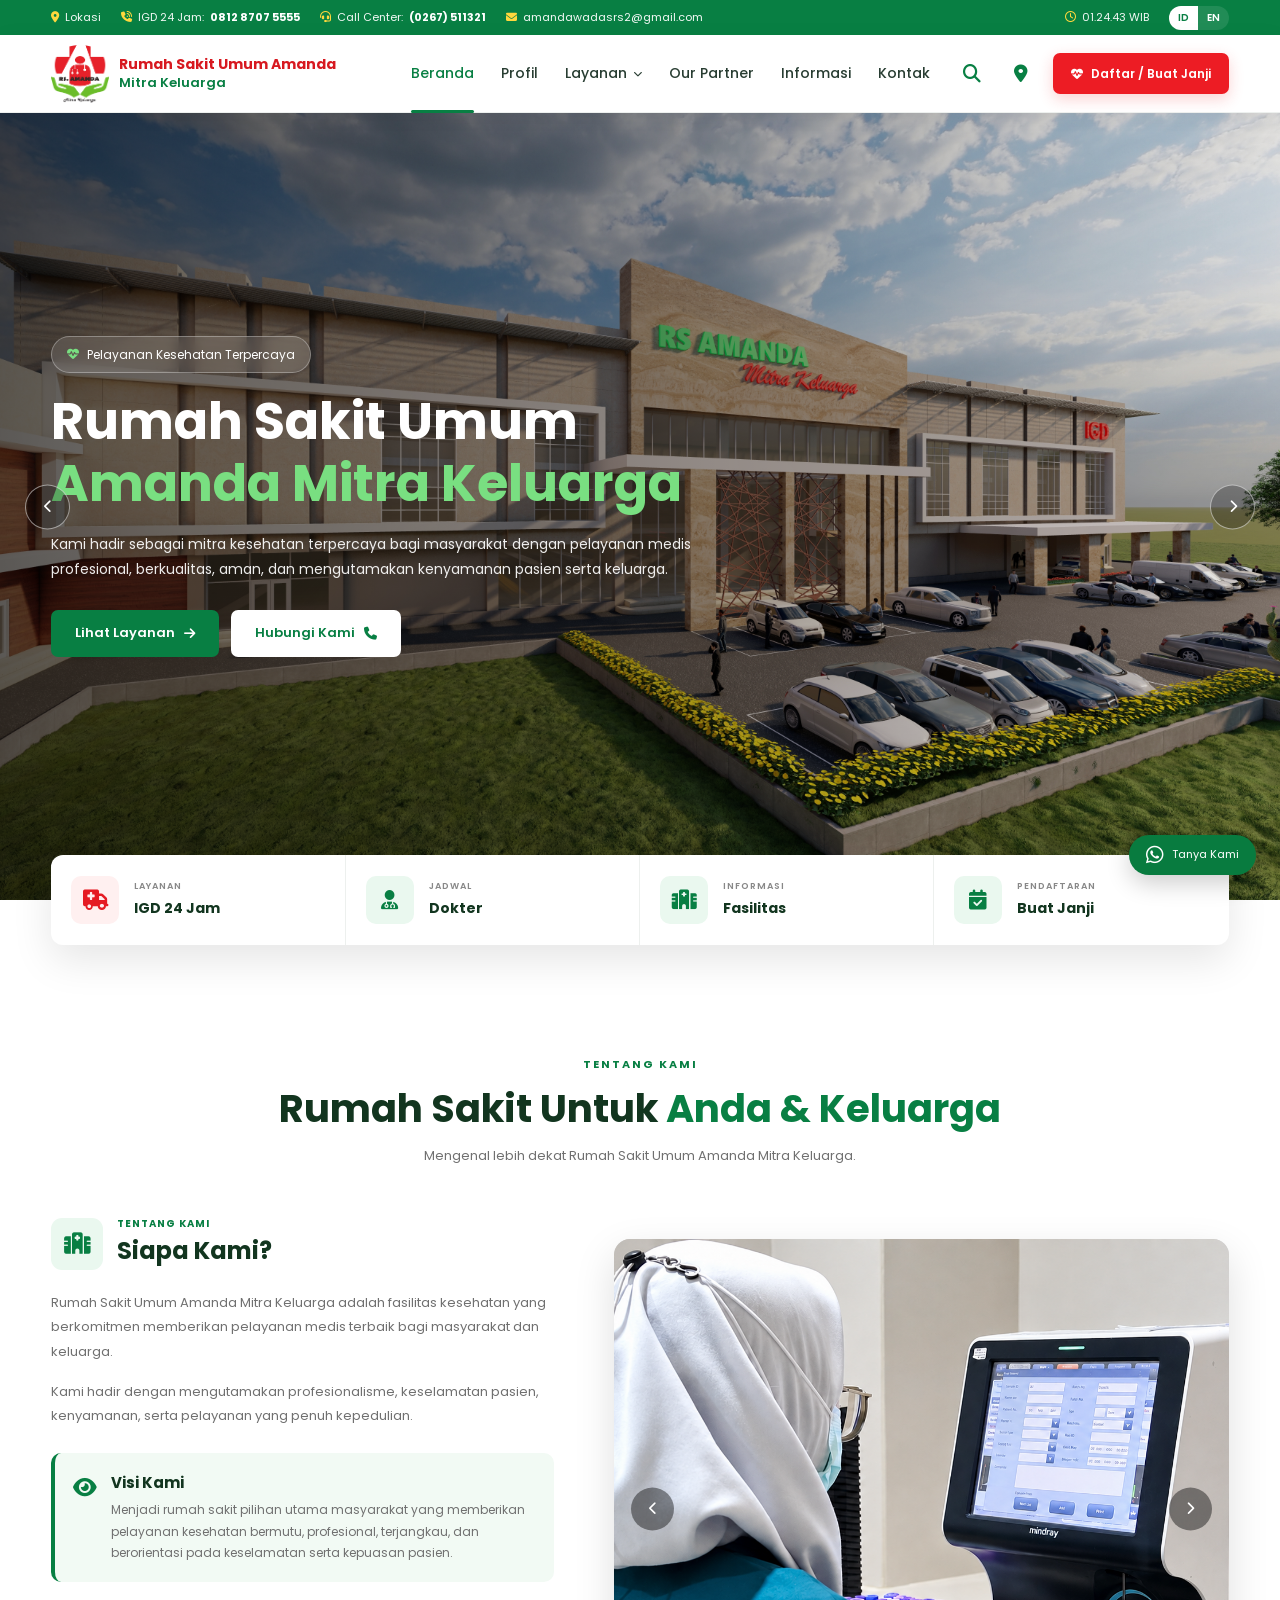
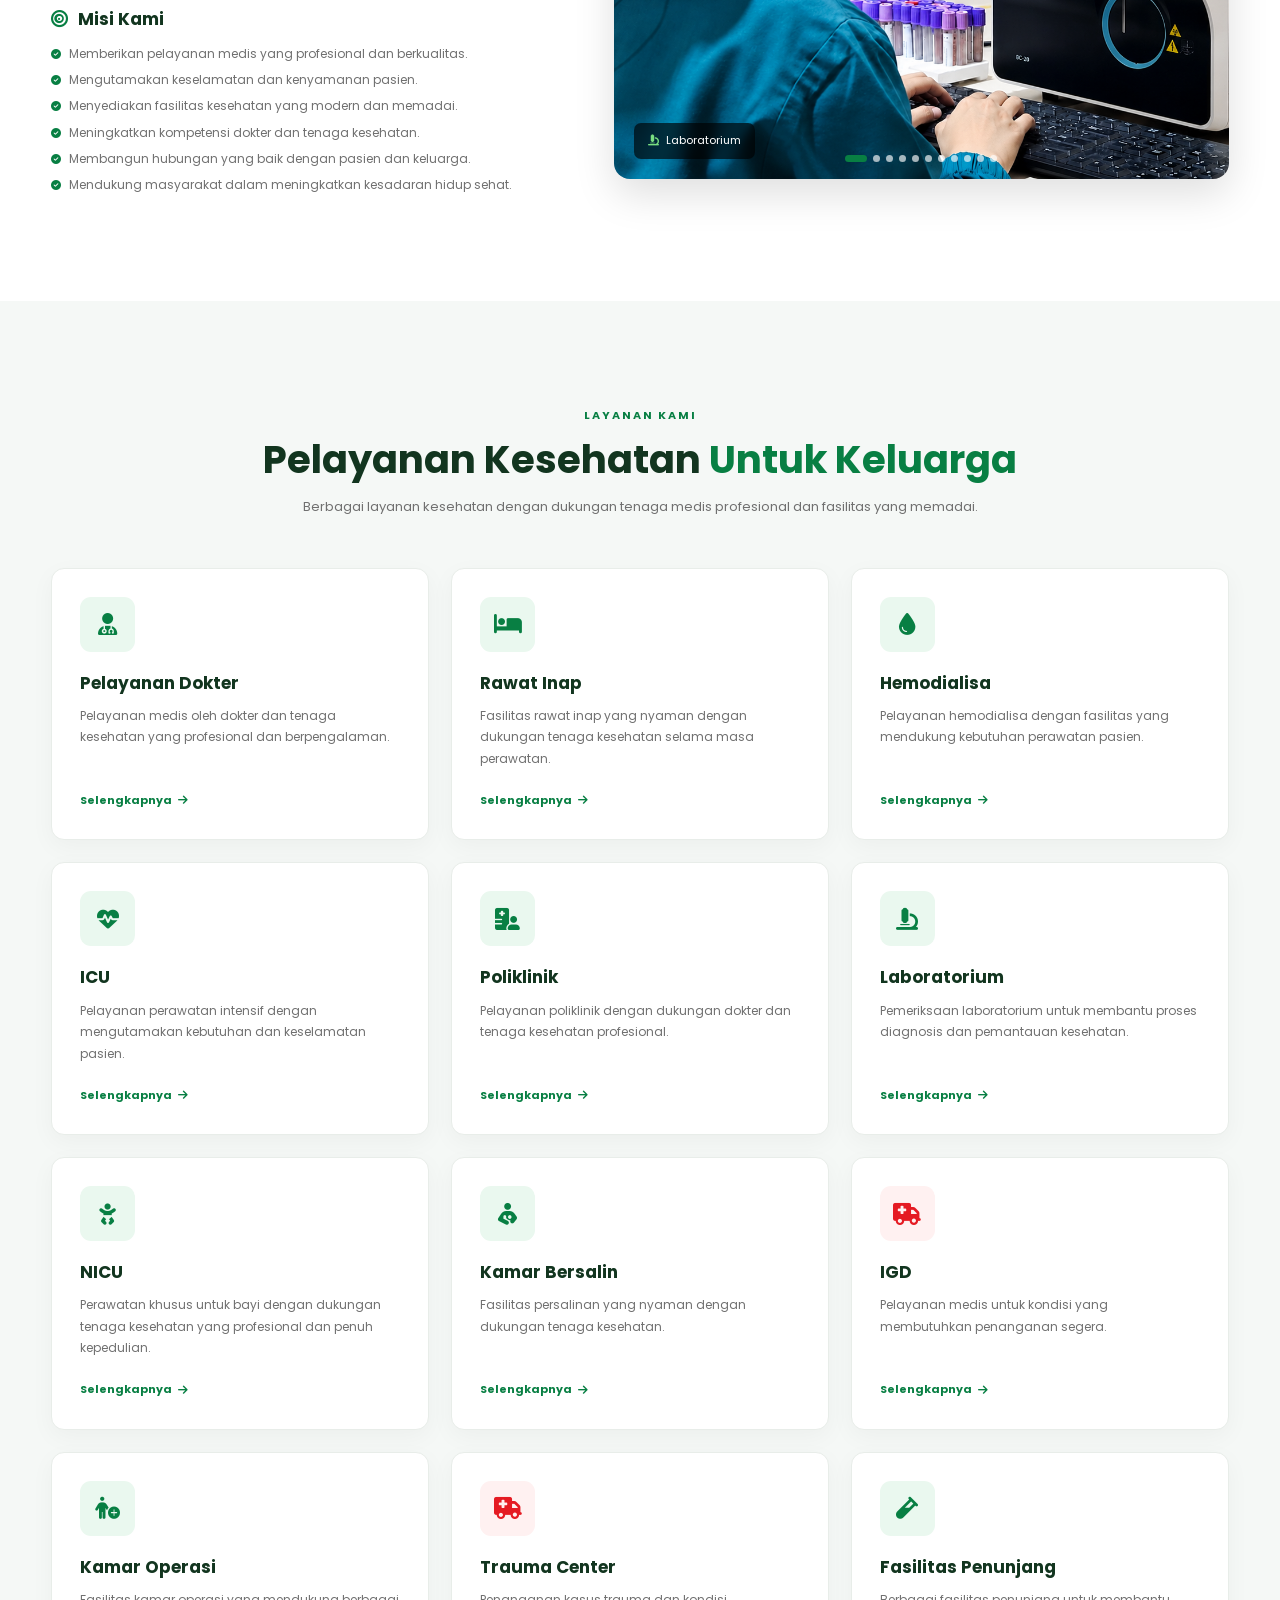
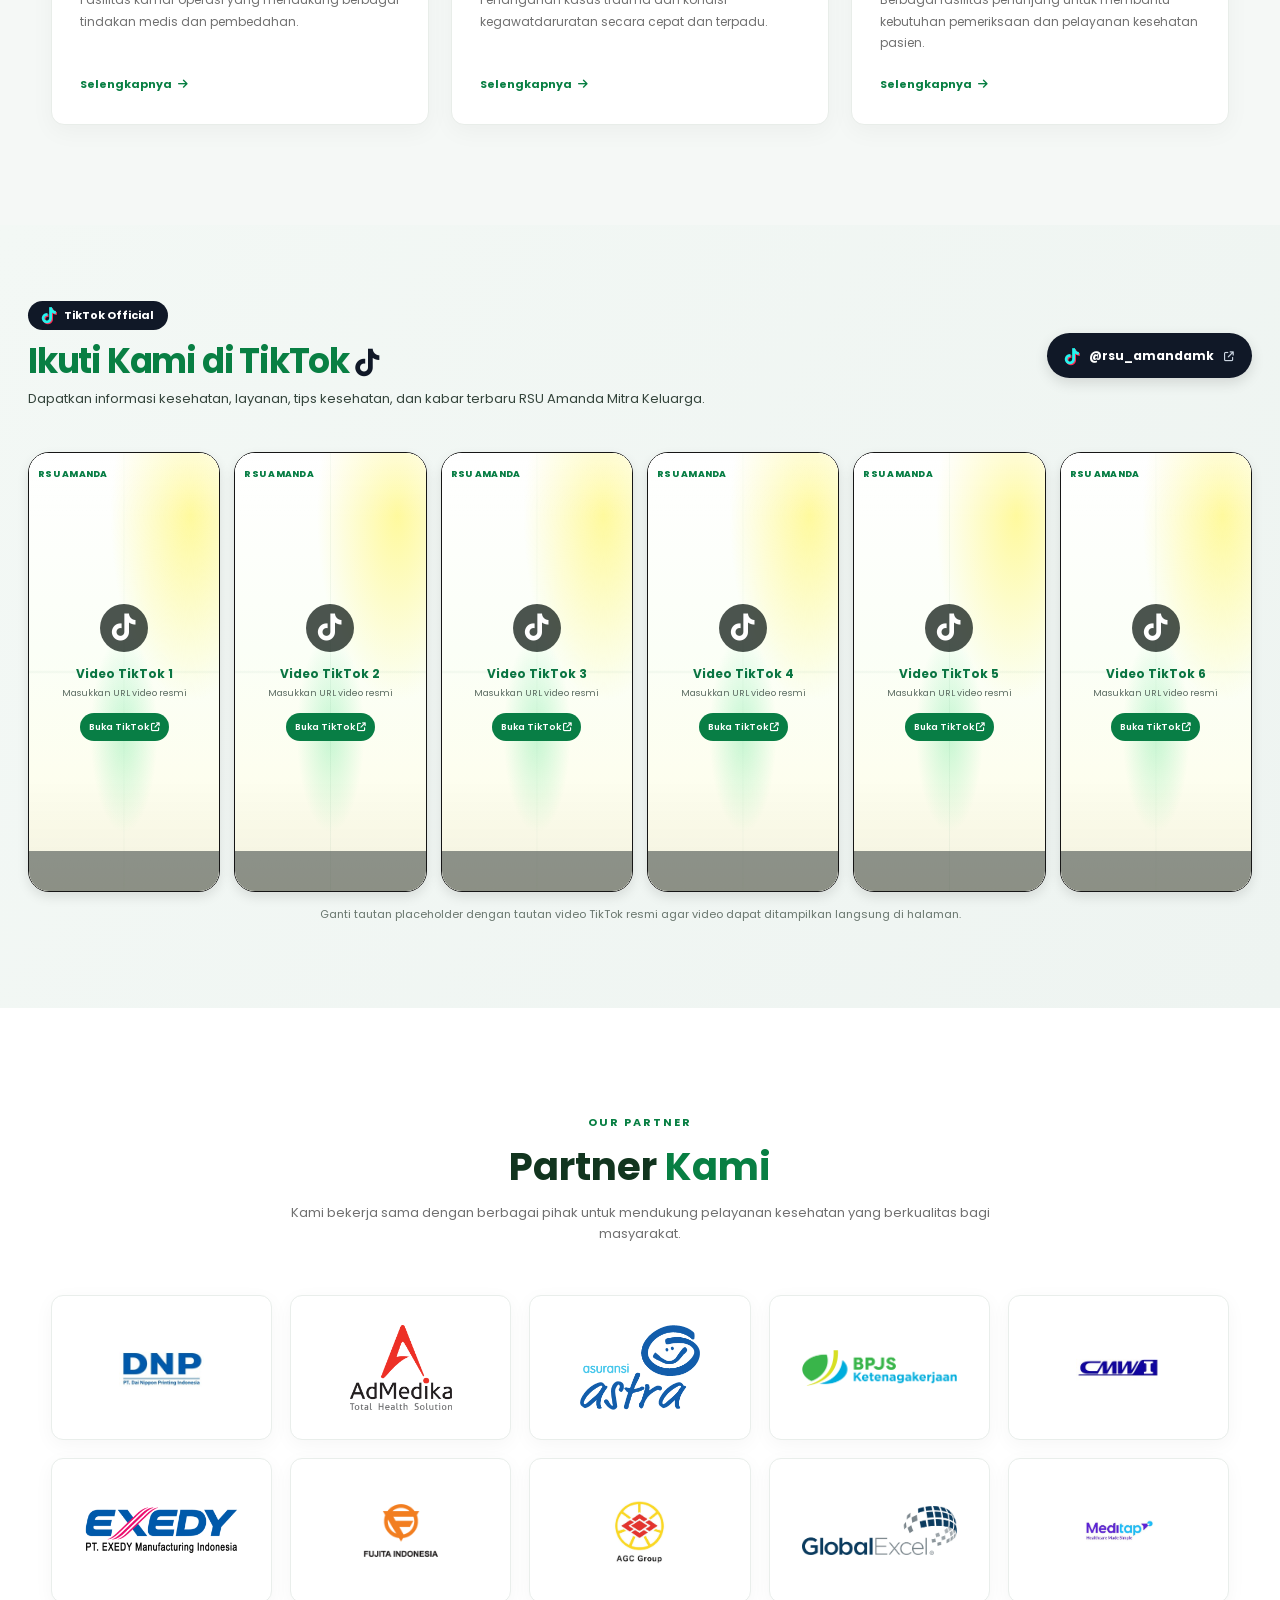
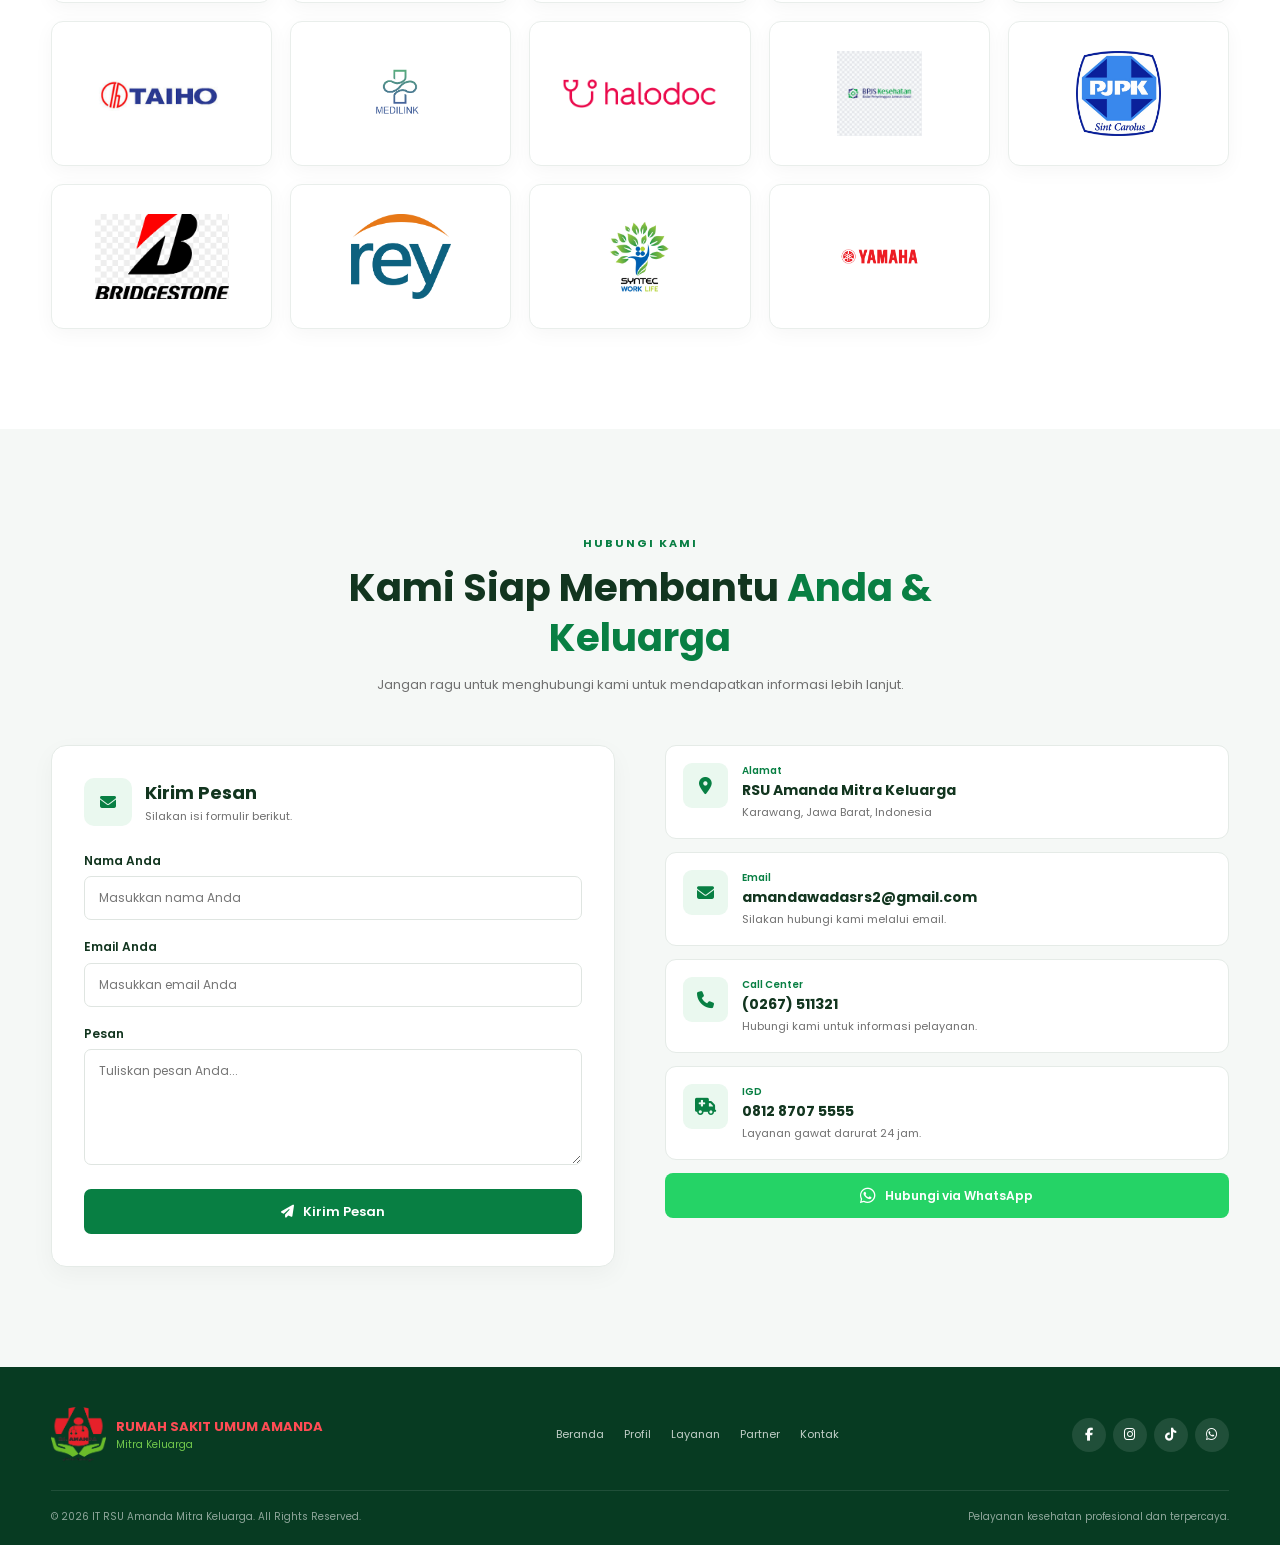
==== index.html @ 875af7c3 "commit projek web-amanda" ====
<!doctype html>
<html lang="id">
  <head>
    <meta charset="UTF-8" />

    <meta name="viewport" content="width=device-width, initial-scale=1.0" />

    <meta
      name="description"
      content="RSU Amanda Mitra Keluarga - Pelayanan kesehatan profesional, terpercaya dan berkualitas."
    />

    <meta name="theme-color" content="#087f43" />

    <title>RSU Amanda Mitra Keluarga</title>
    <link rel="icon" href="images/logo-removebg-preview.png" />

    <!-- =====================================================
         GOOGLE FONT
    ====================================================== -->

    <link rel="preconnect" href="https://fonts.googleapis.com" />

    <link rel="preconnect" href="https://fonts.gstatic.com" crossorigin />

    <link
      href="https://fonts.googleapis.com/css2?family=Poppins:wght@300;400;500;600;700&display=swap"
      rel="stylesheet"
    />

    <!-- =====================================================
         FONT AWESOME
    ====================================================== -->

    <link
      rel="stylesheet"
      href="https://cdnjs.cloudflare.com/ajax/libs/font-awesome/6.5.2/css/all.min.css"
    />

    <!-- =====================================================
         CSS
    ====================================================== -->

    <link rel="stylesheet" href="style.css" />
  </head>

  <body>
    <!-- =========================================================
         TOP BAR
    ========================================================= -->

    <div class="topbar">
      <div class="container topbar-inner">
        <div class="topbar-left">
          <a
            href="https://www.google.com/maps/search/?api=1&query=RSU+Amanda+Mitra+Keluarga+Karawang"
            target="_blank"
            rel="noopener noreferrer"
          >
            <i class="fa-solid fa-location-dot"></i> Lokasi
          </a>

          <a href="tel:+6281287075555">
            <i class="fa-solid fa-phone-volume"></i>
            IGD 24 Jam:
            <strong>0812 8707 5555</strong>
          </a>

          <a href="tel:+6282280749999">
            <i class="fa-solid fa-headset"></i>
            Call Center:
            <strong>(0267) 511321</strong>
          </a>

          <a href="mailto:amandawadasrs2@gmail.com">
            <i class="fa-solid fa-envelope"></i>
            amandawadasrs2@gmail.com
          </a>
        </div>

        <div class="topbar-right">
          <span>
            <i class="fa-regular fa-clock"></i>
            <span id="currentTime">13.43.05 WIB</span>
          </span>

          <div class="language-switch">
            <button class="language active">ID</button>
            <button class="language">EN</button>
          </div>
        </div>
      </div>
    </div>

    <!-- =========================================================
         NAVBAR
    ========================================================= -->

    <header class="navbar" id="navbar">
      <div class="container navbar-inner">
        <!-- LOGO + NAMA RUMAH SAKIT -->

        <a href="#home" class="logo">
          <img
            src="images/logo-removebg-preview.png"
            alt="Logo RSU Amanda Mitra Keluarga"
          />

          <div class="logo-text">
            <strong>Rumah Sakit Umum Amanda</strong>
            <span>Mitra Keluarga</span>
          </div>
        </a>

        <!-- NAVIGATION -->

        <nav class="nav-links" id="navLinks">
          <a href="#home" class="nav-link active"> Beranda </a>

          <a href="#about" class="nav-link"> Profil </a>

          <div class="nav-dropdown">
            <a href="#services" class="nav-link">
              Layanan
              <i class="fa-solid fa-chevron-down"></i>
            </a>

            <div class="dropdown-menu">
              <a href="pelayanan.html"> Pelayanan Dokter </a>

              <a href="rawatinap.html"> Rawat Inap </a>

              <a href="hemodialisa.html"> Hemodialisa </a>

              <a href="poliklinik.html"> Poliklinik </a>

              <a href="laboratorium.html"> Laboratorium </a>

              <a href="icu.html"> ICU </a>

              <a href="nicu.html"> NICU </a>

              <a href="igd.html"> IGD </a>
            </div>
          </div>

          <a href="#partners" class="nav-link"> Our Partner </a>

          <a href="#contact" class="nav-link"> Informasi </a>

          <a href="#contact" class="nav-link"> Kontak </a>
        </nav>

        <!-- NAV ACTION -->

        <div class="nav-actions">
          <button class="nav-icon" aria-label="Cari" id="searchButton">
            <i class="fa-solid fa-magnifying-glass"></i>
          </button>

          <a
            href="https://www.google.com/maps/search/?api=1&query=-6.2839993%2C107.4573344"
            class="nav-location"
            aria-label="Lokasi RSU Amanda Mitra Keluarga"
            target="_blank"
            rel="noopener noreferrer"
            title="Lihat lokasi rumah sakit di Google Maps"
          >
            <i class="fa-solid fa-location-dot"></i>
          </a>

          <a href="#contact" class="appointment-btn">
            <i class="fa-solid fa-heart-pulse"></i>
            Daftar / Buat Janji
          </a>
        </div>

        <!-- MOBILE MENU -->

        <button
          class="menu-toggle"
          id="menuToggle"
          aria-label="Buka menu"
          aria-expanded="false"
        >
          <i class="fa-solid fa-bars"></i>
        </button>
      </div>
    </header>

    <!-- =========================================================
         SEARCH BOX
    ========================================================= -->

    <div class="search-box" id="searchBox">
      <div class="container search-inner">
        <input
          type="search"
          id="searchInput"
          placeholder="Cari layanan, dokter atau informasi..."
        />

        <button id="closeSearch" aria-label="Tutup pencarian">
          <i class="fa-solid fa-xmark"></i>
        </button>
      </div>
    </div>

    <!-- =========================================================
         HERO
    ========================================================= -->

    <section class="hero" id="home">
      <div class="hero-slider" id="heroSlider">
        <!-- HERO 1 -->

        <div class="hero-slide active">
          <img
            src="images/2.jpg"
            alt="Pelayanan Rumah Sakit Amanda"
            draggable="false"
          />
        </div>

        <!-- HERO 2 -->

        <div class="hero-slide">
          <img
            src="images/Ortho.jpeg"
            alt="Pelayanan Rumah Sakit Amanda"
            draggable="false"
          />
        </div>

        <!-- HERO 3 -->

        <div class="hero-slide">
          <img
            src="images/Pelayanan.jpeg"
            alt="Pelayanan Rumah Sakit Amanda"
            draggable="false"
          />
        </div>

        <!-- HERO 4 -->

        <div class="hero-slide">
          <img
            src="images/Traumacenter.jpeg"
            alt="Pelayanan Rumah Sakit Amanda"
            draggable="false"
          />
        </div>

        <!-- HERO 5 -->

        <div class="hero-slide">
          <img
            src="images/Kemilaucinta.jpeg"
            alt="Pelayanan Rumah Sakit Amanda"
            draggable="false"
          />
        </div>

        <!-- HERO 6 -->

        <div class="hero-slide">
          <img
            src="images/LAB 1.png"
            alt="Laboratorium RSU Amanda"
            draggable="false"
          />
        </div>

        <!-- HERO 7 -->

        <div class="hero-slide">
          <img
            src="images/LAB 2.jpeg"
            alt="Fasilitas Laboratorium"
            draggable="false"
          />
        </div>

        <!-- HERO 8 -->

        <div class="hero-slide">
          <img
            src="images/POLIKLINIK.png"
            alt="Poliklinik RSU Amanda"
            draggable="false"
          />
        </div>

        <!-- HERO 9 -->

        <div class="hero-slide">
          <img src="images/VVIP 2.png" alt="Kamar VVIP" draggable="false" />
        </div>

        <!-- HERO 10 -->

        <div class="hero-slide">
          <img src="images/NICU.png" alt="Ruang NICU" draggable="false" />
        </div>

        <!-- HERO 11 -->

        <div class="hero-slide">
          <img
            src="images/HEMODILISA.png"
            alt="Ruang Hemodialisa"
            draggable="false"
          />
        </div>

        <!-- HERO 12 -->

        <div class="hero-slide">
          <img src="images/IGD 24 JAM.png" alt="IGD 24 Jam" draggable="false" />
        </div>

        <!-- HERO 13 -->

        <div class="hero-slide">
          <img src="images/ICU.jpg" alt="Ruang ICU" draggable="false" />
        </div>
      </div>

      <!-- OVERLAY -->

      <div class="hero-overlay"></div>

      <!-- HERO CONTENT -->

      <div class="hero-content container">
        <div class="hero-badge">
          <i class="fa-solid fa-heart-pulse"></i>
          Pelayanan Kesehatan Terpercaya
        </div>

        <h1>
          Rumah Sakit Umum
          <span>Amanda Mitra Keluarga</span>
        </h1>

        <p>
          Kami hadir sebagai mitra kesehatan terpercaya bagi masyarakat dengan
          pelayanan medis profesional, berkualitas, aman, dan mengutamakan
          kenyamanan pasien serta keluarga.
        </p>

        <div class="hero-buttons">
          <a href="#services" class="btn btn-primary">
            Lihat Layanan
            <i class="fa-solid fa-arrow-right"></i>
          </a>

          <a href="#contact" class="btn btn-white">
            Hubungi Kami
            <i class="fa-solid fa-phone"></i>
          </a>
        </div>
      </div>

      <!-- HERO PREVIOUS -->

      <button
        type="button"
        class="hero-btn hero-prev"
        id="heroPrev"
        aria-label="Gambar sebelumnya"
      >
        <i class="fa-solid fa-chevron-left"></i>
      </button>

      <!-- HERO NEXT -->

      <button
        type="button"
        class="hero-btn hero-next"
        id="heroNext"
        aria-label="Gambar berikutnya"
      >
        <i class="fa-solid fa-chevron-right"></i>
      </button>

      <!-- HERO DOTS -->

      <div class="hero-dots" id="heroDots"></div>

      <!-- HERO SCROLL -->

      <a href="#about" class="hero-scroll">
        <span>Scroll untuk melihat lebih banyak</span>
        <i class="fa-solid fa-chevron-down"></i>
      </a>
    </section>

    <!-- =========================================================
         QUICK SERVICE
    ========================================================= -->

    <section class="quick-service">
      <div class="container quick-grid">
        <a href="igd.html" class="quick-card">
          <div class="quick-icon emergency">
            <i class="fa-solid fa-truck-medical"></i>
          </div>

          <div>
            <span>LAYANAN</span>
            <strong>IGD 24 Jam</strong>
          </div>
        </a>

        <a href="pelayanan.html" class="quick-card">
          <div class="quick-icon">
            <i class="fa-solid fa-user-doctor"></i>
          </div>

          <div>
            <span>JADWAL</span>
            <strong>Dokter</strong>
          </div>
        </a>

        <a href="#services" class="quick-card">
          <div class="quick-icon">
            <i class="fa-solid fa-hospital"></i>
          </div>

          <div>
            <span>INFORMASI</span>
            <strong>Fasilitas</strong>
          </div>
        </a>

        <a href="#contact" class="quick-card">
          <div class="quick-icon">
            <i class="fa-solid fa-calendar-check"></i>
          </div>

          <div>
            <span>PENDAFTARAN</span>
            <strong>Buat Janji</strong>
          </div>
        </a>
      </div>
    </section>

    <!-- =========================================================
         ABOUT
    ========================================================= -->

    <section class="about" id="about">
      <div class="container">
        <div class="section-title">
          <span>TENTANG KAMI</span>

          <h2>
            Rumah Sakit Untuk
            <strong>Anda & Keluarga</strong>
          </h2>

          <p>Mengenal lebih dekat Rumah Sakit Umum Amanda Mitra Keluarga.</p>
        </div>

        <div class="about-wrapper">
          <!-- ABOUT TEXT -->

          <div class="about-text">
            <div class="about-heading">
              <div class="heading-icon">
                <i class="fa-solid fa-hospital"></i>
              </div>

              <div>
                <small>TENTANG KAMI</small>
                <h3>Siapa Kami?</h3>
              </div>
            </div>

            <p>
              Rumah Sakit Umum Amanda Mitra Keluarga adalah fasilitas kesehatan
              yang berkomitmen memberikan pelayanan medis terbaik bagi
              masyarakat dan keluarga.
            </p>

            <p>
              Kami hadir dengan mengutamakan profesionalisme, keselamatan
              pasien, kenyamanan, serta pelayanan yang penuh kepedulian.
            </p>

            <!-- VISION -->

            <div class="vision-box">
              <div class="vision-icon">
                <i class="fa-solid fa-eye"></i>
              </div>

              <div>
                <h4>Visi Kami</h4>

                <p>
                  Menjadi rumah sakit pilihan utama masyarakat yang memberikan
                  pelayanan kesehatan bermutu, profesional, terjangkau, dan
                  berorientasi pada keselamatan serta kepuasan pasien.
                </p>
              </div>
            </div>

            <!-- MISSION -->

            <div class="mission">
              <h3>
                <i class="fa-solid fa-bullseye"></i>
                Misi Kami
              </h3>

              <ul>
                <li>
                  <i class="fa-solid fa-circle-check"></i>
                  Memberikan pelayanan medis yang profesional dan berkualitas.
                </li>

                <li>
                  <i class="fa-solid fa-circle-check"></i>
                  Mengutamakan keselamatan dan kenyamanan pasien.
                </li>

                <li>
                  <i class="fa-solid fa-circle-check"></i>
                  Menyediakan fasilitas kesehatan yang modern dan memadai.
                </li>

                <li>
                  <i class="fa-solid fa-circle-check"></i>
                  Meningkatkan kompetensi dokter dan tenaga kesehatan.
                </li>

                <li>
                  <i class="fa-solid fa-circle-check"></i>
                  Membangun hubungan yang baik dengan pasien dan keluarga.
                </li>

                <li>
                  <i class="fa-solid fa-circle-check"></i>
                  Mendukung masyarakat dalam meningkatkan kesadaran hidup sehat.
                </li>
              </ul>
            </div>
          </div>

          <!-- ABOUT IMAGE -->

          <div class="about-image">
            <div class="image-slider" id="imageSlider">
              <!-- IMAGE 1 -->

              <div class="about-slide active">
                <img
                  src="images/LAB 1.png"
                  alt="Laboratorium"
                  draggable="false"
                />

                <div class="image-caption">
                  <i class="fa-solid fa-microscope"></i>
                  Laboratorium
                </div>
              </div>

              <!-- IMAGE 2 -->

              <div class="about-slide">
                <img
                  src="images/LAB 2.jpeg"
                  alt="Fasilitas Laboratorium"
                  draggable="false"
                />

                <div class="image-caption">
                  <i class="fa-solid fa-flask"></i>
                  Fasilitas Laboratorium
                </div>
              </div>

              <!-- IMAGE 3 -->

              <div class="about-slide">
                <img
                  src="images/POLIKLINIK.png"
                  alt="Poliklinik"
                  draggable="false"
                />

                <div class="image-caption">
                  <i class="fa-solid fa-hospital-user"></i>
                  Poliklinik
                </div>
              </div>

              <!-- IMAGE 4 -->

              <div class="about-slide">
                <img
                  src="images/VVIP 2.png"
                  alt="Kamar VVIP"
                  draggable="false"
                />

                <div class="image-caption">
                  <i class="fa-solid fa-bed"></i>
                  Kamar VVIP
                </div>
              </div>

              <!-- IMAGE 5 -->

              <div class="about-slide">
                <img src="images/VIP 2.png" alt="Kamar VIP" draggable="false" />

                <div class="image-caption">
                  <i class="fa-solid fa-bed"></i>
                  Kamar VIP
                </div>
              </div>

              <!-- IMAGE 6 -->

              <div class="about-slide">
                <img
                  src="images/HEMODILISA.png"
                  alt="Hemodialisa"
                  draggable="false"
                />

                <div class="image-caption">
                  <i class="fa-solid fa-droplet"></i>
                  Hemodialisa
                </div>
              </div>

              <!-- IMAGE 7 -->

              <div class="about-slide">
                <img src="images/ICU.jpg" alt="ICU" draggable="false" />

                <div class="image-caption">
                  <i class="fa-solid fa-heart-pulse"></i>
                  ICU
                </div>
              </div>

              <!-- IMAGE 8 -->

              <div class="about-slide">
                <img src="images/NICU.png" alt="NICU" draggable="false" />

                <div class="image-caption">
                  <i class="fa-solid fa-baby"></i>
                  NICU
                </div>
              </div>

              <!-- IMAGE 9 -->

              <div class="about-slide">
                <img src="images/IGD 24 JAM.png" alt="IGD" draggable="false" />

                <div class="image-caption">
                  <i class="fa-solid fa-truck-medical"></i>
                  IGD 24 Jam
                </div>
              </div>

              <!-- IMAGE 10 -->

              <div class="about-slide">
                <img
                  src="images/RUANG OPERASI 1.png"
                  alt="Kamar Operasi"
                  draggable="false"
                />

                <div class="image-caption">
                  <i class="fa-solid fa-user-doctor"></i>
                  Kamar Operasi
                </div>
              </div>

              <!-- IMAGE 11 -->

              <div class="about-slide">
                <img
                  src="images/RUANG OPERASI 2.png"
                  alt="Ruang Operasi"
                  draggable="false"
                />

                <div class="image-caption">
                  <i class="fa-solid fa-hospital"></i>
                  Ruang Operasi
                </div>
              </div>

              <!-- BUTTON -->

              <button
                class="slider-btn prev"
                id="prevBtn"
                type="button"
                aria-label="Foto sebelumnya"
              >
                <i class="fa-solid fa-chevron-left"></i>
              </button>

              <button
                class="slider-btn next"
                id="nextBtn"
                type="button"
                aria-label="Foto berikutnya"
              >
                <i class="fa-solid fa-chevron-right"></i>
              </button>

              <!-- DOT -->

              <div class="slider-dots" id="sliderDots"></div>
            </div>
          </div>
        </div>
      </div>
    </section>

    <!-- =========================================================
         SERVICES
    ========================================================= -->

    <section class="services" id="services">
      <div class="container">
        <div class="section-title">
          <span>LAYANAN KAMI</span>

          <h2>
            Pelayanan Kesehatan
            <strong>Untuk Keluarga</strong>
          </h2>

          <p>
            Berbagai layanan kesehatan dengan dukungan tenaga medis profesional
            dan fasilitas yang memadai.
          </p>
        </div>

        <div class="services-grid">
          <!-- SERVICE 1 -->

          <article class="service-card">
            <div class="service-icon">
              <i class="fa-solid fa-user-doctor"></i>
            </div>

            <h3>Pelayanan Dokter</h3>

            <p>
              Pelayanan medis oleh dokter dan tenaga kesehatan yang profesional
              dan berpengalaman.
            </p>

            <a href="pelayanan.html">
              Selengkapnya
              <i class="fa-solid fa-arrow-right"></i>
            </a>
          </article>

          <!-- SERVICE 2 -->

          <article class="service-card">
            <div class="service-icon">
              <i class="fa-solid fa-bed"></i>
            </div>

            <h3>Rawat Inap</h3>

            <p>
              Fasilitas rawat inap yang nyaman dengan dukungan tenaga kesehatan
              selama masa perawatan.
            </p>

            <a href="rawatinap.html">
              Selengkapnya
              <i class="fa-solid fa-arrow-right"></i>
            </a>
          </article>

          <!-- SERVICE 3 -->

          <article class="service-card">
            <div class="service-icon">
              <i class="fa-solid fa-droplet"></i>
            </div>

            <h3>Hemodialisa</h3>

            <p>
              Pelayanan hemodialisa dengan fasilitas yang mendukung kebutuhan
              perawatan pasien.
            </p>

            <a href="hemodialisa.html">
              Selengkapnya
              <i class="fa-solid fa-arrow-right"></i>
            </a>
          </article>

          <!-- SERVICE 4 -->

          <article class="service-card">
            <div class="service-icon">
              <i class="fa-solid fa-heart-pulse"></i>
            </div>

            <h3>ICU</h3>

            <p>
              Pelayanan perawatan intensif dengan mengutamakan kebutuhan dan
              keselamatan pasien.
            </p>

            <a href="icu.html">
              Selengkapnya
              <i class="fa-solid fa-arrow-right"></i>
            </a>
          </article>

          <!-- SERVICE 5 -->

          <article class="service-card">
            <div class="service-icon">
              <i class="fa-solid fa-hospital-user"></i>
            </div>

            <h3>Poliklinik</h3>

            <p>
              Pelayanan poliklinik dengan dukungan dokter dan tenaga kesehatan
              profesional.
            </p>

            <a href="poliklinik.html">
              Selengkapnya
              <i class="fa-solid fa-arrow-right"></i>
            </a>
          </article>

          <!-- SERVICE 6 -->

          <article class="service-card">
            <div class="service-icon">
              <i class="fa-solid fa-microscope"></i>
            </div>

            <h3>Laboratorium</h3>

            <p>
              Pemeriksaan laboratorium untuk membantu proses diagnosis dan
              pemantauan kesehatan.
            </p>

            <a href="laboratorium.html">
              Selengkapnya
              <i class="fa-solid fa-arrow-right"></i>
            </a>
          </article>

          <!-- SERVICE 7 -->

          <article class="service-card">
            <div class="service-icon">
              <i class="fa-solid fa-baby"></i>
            </div>

            <h3>NICU</h3>

            <p>
              Perawatan khusus untuk bayi dengan dukungan tenaga kesehatan yang
              profesional dan penuh kepedulian.
            </p>

            <a href="nicu.html">
              Selengkapnya
              <i class="fa-solid fa-arrow-right"></i>
            </a>
          </article>

          <!-- SERVICE 8 -->

          <article class="service-card">
            <div class="service-icon">
              <i class="fa-solid fa-person-breastfeeding"></i>
            </div>

            <h3>Kamar Bersalin</h3>

            <p>
              Fasilitas persalinan yang nyaman dengan dukungan tenaga kesehatan.
            </p>

            <a href="kamarbersalin.html">
              Selengkapnya
              <i class="fa-solid fa-arrow-right"></i>
            </a>
          </article>

          <!-- SERVICE 9 -->

          <article class="service-card">
            <div class="service-icon emergency-icon">
              <i class="fa-solid fa-truck-medical"></i>
            </div>

            <h3>IGD</h3>

            <p>
              Pelayanan medis untuk kondisi yang membutuhkan penanganan segera.
            </p>

            <a href="igd.html">
              Selengkapnya
              <i class="fa-solid fa-arrow-right"></i>
            </a>
          </article>

          <!-- SERVICE 10 -->

          <article class="service-card">
            <div class="service-icon">
              <i class="fa-solid fa-person-circle-plus"></i>
            </div>

            <h3>Kamar Operasi</h3>

            <p>
              Fasilitas kamar operasi yang mendukung berbagai tindakan medis dan
              pembedahan.
            </p>

            <a href="kamaroperasi.html">
              Selengkapnya
              <i class="fa-solid fa-arrow-right"></i>
            </a>
          </article>

          <!-- SERVICE 11 -->

          <article class="service-card">
            <div class="service-icon emergency-icon">
              <i class="fa-solid fa-truck-medical"></i>
            </div>

            <h3>Trauma Center</h3>

            <p>
              Penanganan kasus trauma dan kondisi kegawatdaruratan secara cepat
              dan terpadu.
            </p>

            <a href="traumacenter.html">
              Selengkapnya
              <i class="fa-solid fa-arrow-right"></i>
            </a>
          </article>

          <!-- SERVICE 12 -->

          <article class="service-card">
            <div class="service-icon">
              <i class="fa-solid fa-vial"></i>
            </div>

            <h3>Fasilitas Penunjang</h3>

            <p>
              Berbagai fasilitas penunjang untuk membantu kebutuhan pemeriksaan
              dan pelayanan kesehatan pasien.
            </p>

            <a href="#contact">
              Selengkapnya
              <i class="fa-solid fa-arrow-right"></i>
            </a>
          </article>
        </div>
      </div>
    </section>

    <!-- =========================================================
         MEDIA TIKTOK
    ========================================================= -->
    <section class="tiktok-section" id="tiktok">
      <div class="container">
        <div class="tiktok-heading">
          <div class="tiktok-heading-copy">
            <span class="tiktok-badge"
              ><i class="fa-brands fa-tiktok"></i> TikTok Official</span
            >
            <h2>Ikuti Kami di TikTok <i class="fa-brands fa-tiktok"></i></h2>
            <p>
              Dapatkan informasi kesehatan, layanan, tips kesehatan, dan kabar
              terbaru RSU Amanda Mitra Keluarga.
            </p>
          </div>
          <a
            class="tiktok-profile-link"
            href="https://www.tiktok.com/"
            target="_blank"
            rel="noopener noreferrer"
            aria-label="Kunjungi akun TikTok rumah sakit"
          >
            <i class="fa-brands fa-tiktok"></i>
            <span>@rsu_amandamk</span>
            <i
              class="fa-solid fa-arrow-up-right-from-square tiktok-external"
            ></i>
          </a>
        </div>

        <div class="tiktok-video-grid" aria-label="Video TikTok rumah sakit">
          <article class="tiktok-video-card">
            <div class="tiktok-placeholder">
              <i class="fa-brands fa-tiktok"></i>
              <strong>Video TikTok 1</strong>
              <span>Masukkan URL video resmi</span>
              <a
                href="https://www.tiktok.com/"
                target="_blank"
                rel="noopener noreferrer"
                >Buka TikTok
                <i class="fa-solid fa-arrow-up-right-from-square"></i
              ></a>
            </div>
          </article>
          <article class="tiktok-video-card">
            <div class="tiktok-placeholder">
              <i class="fa-brands fa-tiktok"></i>
              <strong>Video TikTok 2</strong>
              <span>Masukkan URL video resmi</span>
              <a
                href="https://www.tiktok.com/"
                target="_blank"
                rel="noopener noreferrer"
                >Buka TikTok
                <i class="fa-solid fa-arrow-up-right-from-square"></i
              ></a>
            </div>
          </article>
          <article class="tiktok-video-card">
            <div class="tiktok-placeholder">
              <i class="fa-brands fa-tiktok"></i>
              <strong>Video TikTok 3</strong>
              <span>Masukkan URL video resmi</span>
              <a
                href="https://www.tiktok.com/"
                target="_blank"
                rel="noopener noreferrer"
                >Buka TikTok
                <i class="fa-solid fa-arrow-up-right-from-square"></i
              ></a>
            </div>
          </article>
          <article class="tiktok-video-card">
            <div class="tiktok-placeholder">
              <i class="fa-brands fa-tiktok"></i>
              <strong>Video TikTok 4</strong>
              <span>Masukkan URL video resmi</span>
              <a
                href="https://www.tiktok.com/"
                target="_blank"
                rel="noopener noreferrer"
                >Buka TikTok
                <i class="fa-solid fa-arrow-up-right-from-square"></i
              ></a>
            </div>
          </article>
          <article class="tiktok-video-card">
            <div class="tiktok-placeholder">
              <i class="fa-brands fa-tiktok"></i>
              <strong>Video TikTok 5</strong>
              <span>Masukkan URL video resmi</span>
              <a
                href="https://www.tiktok.com/"
                target="_blank"
                rel="noopener noreferrer"
                >Buka TikTok
                <i class="fa-solid fa-arrow-up-right-from-square"></i
              ></a>
            </div>
          </article>
          <article class="tiktok-video-card">
            <div class="tiktok-placeholder">
              <i class="fa-brands fa-tiktok"></i>
              <strong>Video TikTok 6</strong>
              <span>Masukkan URL video resmi</span>
              <a
                href="https://www.tiktok.com/"
                target="_blank"
                rel="noopener noreferrer"
                >Buka TikTok
                <i class="fa-solid fa-arrow-up-right-from-square"></i
              ></a>
            </div>
          </article>
        </div>
        <p class="tiktok-note">
          Ganti tautan placeholder dengan tautan video TikTok resmi agar video
          dapat ditampilkan langsung di halaman.
        </p>
      </div>
    </section>

    <!-- =========================================================
         PARTNERS
    ========================================================= -->

    <section class="partners" id="partners">
      <div class="container">
        <div class="section-title">
          <span>OUR PARTNER</span>

          <h2>
            Partner
            <strong>Kami</strong>
          </h2>

          <p>
            Kami bekerja sama dengan berbagai pihak untuk mendukung pelayanan
            kesehatan yang berkualitas bagi masyarakat.
          </p>
        </div>

        <div class="partners-grid">
          <div class="partner-card">
            <img src="images/1630627620920.jpg" alt="Partner" />
          </div>

          <div class="partner-card">
            <img
              src="images/admedika-main-logo-full-color0-1779164230.png"
              alt="Admedika"
            />
          </div>

          <div class="partner-card">
            <img src="images/Asuransi_astra.png" alt="Asuransi Astra" />
          </div>

          <div class="partner-card">
            <img
              src="images/BPJS_Ketenagakerjaan_logo.svg.webp"
              alt="BPJS Ketenagakerjaan"
            />
          </div>

          <div class="partner-card">
            <img
              src="images/central_motor_wheel_indonesia_logo.jpg"
              alt="Central Motor Wheel Indonesia"
            />
          </div>

          <div class="partner-card">
            <img src="images/exedy-e1580718202902.png" alt="Exedy" />
          </div>

          <div class="partner-card">
            <img src="images/fujita.png" alt="Fujita" />
          </div>

          <div class="partner-card">
            <img src="images/images (1).jpg" alt="Partner" />
          </div>

          <div class="partner-card">
            <img src="images/images (1).png" alt="Partner" />
          </div>

          <div class="partner-card">
            <img src="images/images (2).jpg" alt="Partner" />
          </div>

          <div class="partner-card">
            <img src="images/images.jpg" alt="Partner" />
          </div>

          <div class="partner-card">
            <img src="images/images.png" alt="Partner" />
          </div>

          <div class="partner-card">
            <img src="images/Logo_Halodoc.png" alt="Halodoc" />
          </div>

          <div class="partner-card">
            <img src="images/logo-bpjs-kesehatan.webp" alt="BPJS Kesehatan" />
          </div>

          <div class="partner-card">
            <img src="images/logo-pjpk.png" alt="Partner" />
          </div>

          <div class="partner-card">
            <img
              src="images/png-clipart-logo-bridgestone-brand-tire-desktop-design-text-trademark-thumbnail.png"
              alt="Bridgestone"
            />
          </div>

          <div class="partner-card">
            <img src="images/Rey-Logo-Warna.png" alt="Rey" />
          </div>

          <div class="partner-card">
            <img src="images/unnamed.png" alt="Partner" />
          </div>

          <div class="partner-card">
            <img
              src="images/yamaha-logo-png_seeklogo-154906.png"
              alt="Yamaha"
            />
          </div>
        </div>
      </div>
    </section>

    <!-- =========================================================
         CONTACT
    ========================================================= -->

    <section class="contact" id="contact">
      <div class="container">
        <div class="section-title">
          <span>HUBUNGI KAMI</span>

          <h2>
            Kami Siap Membantu
            <strong>Anda & Keluarga</strong>
          </h2>

          <p>
            Jangan ragu untuk menghubungi kami untuk mendapatkan informasi lebih
            lanjut.
          </p>
        </div>

        <div class="contact-wrapper">
          <!-- FORM -->

          <form class="contact-form" id="contactForm">
            <div class="form-title">
              <div class="form-title-icon">
                <i class="fa-solid fa-envelope"></i>
              </div>

              <div>
                <h3>Kirim Pesan</h3>
                <p>Silakan isi formulir berikut.</p>
              </div>
            </div>

            <div class="form-group">
              <label for="nama"> Nama Anda </label>

              <input
                type="text"
                id="nama"
                name="nama"
                placeholder="Masukkan nama Anda"
                required
              />
            </div>

            <div class="form-group">
              <label for="email"> Email Anda </label>

              <input
                type="email"
                id="email"
                name="email"
                placeholder="Masukkan email Anda"
                required
              />
            </div>

            <div class="form-group">
              <label for="pesan"> Pesan </label>

              <textarea
                id="pesan"
                name="pesan"
                rows="5"
                placeholder="Tuliskan pesan Anda..."
                required
              ></textarea>
            </div>

            <button type="submit" class="btn btn-primary form-btn">
              <i class="fa-solid fa-paper-plane"></i>
              Kirim Pesan
            </button>
          </form>

          <!-- INFO -->

          <div class="contact-info">
            <div class="contact-card">
              <div class="contact-icon">
                <i class="fa-solid fa-location-dot"></i>
              </div>

              <div>
                <span>Alamat</span>
                <h4>RSU Amanda Mitra Keluarga</h4>
                <p>Karawang, Jawa Barat, Indonesia</p>
              </div>
            </div>

            <div class="contact-card">
              <div class="contact-icon">
                <i class="fa-solid fa-envelope"></i>
              </div>

              <div>
                <span>Email</span>
                <h4>amandawadasrs2@gmail.com</h4>
                <p>Silakan hubungi kami melalui email.</p>
              </div>
            </div>

            <div class="contact-card">
              <div class="contact-icon">
                <i class="fa-solid fa-phone"></i>
              </div>

              <div>
                <span>Call Center</span>
                <h4>(0267) 511321</h4>
                <p>Hubungi kami untuk informasi pelayanan.</p>
              </div>
            </div>

            <div class="contact-card">
              <div class="contact-icon">
                <i class="fa-solid fa-truck-medical"></i>
              </div>

              <div>
                <span>IGD</span>
                <h4>0812 8707 5555</h4>
                <p>Layanan gawat darurat 24 jam.</p>
              </div>
            </div>

            <!-- WHATSAPP -->

            <a
              href="https://wa.me/6281317277229"
              class="whatsapp-btn"
              target="_blank"
              rel="noopener noreferrer"
            >
              <i class="fa-brands fa-whatsapp"></i>
              Hubungi via WhatsApp
            </a>
          </div>
        </div>
      </div>
    </section>

    <!-- =========================================================
         FOOTER
    ========================================================= -->

    <footer>
      <div class="container">
        <div class="footer-main">
          <!-- LOGO -->

          <div class="footer-brand">
            <img
              src="images/logo-removebg-preview.png"
              alt="Logo RSU Amanda Mitra Keluarga"
            />

            <div>
              <strong>RUMAH SAKIT UMUM AMANDA</strong>
              <span>Mitra Keluarga</span>
            </div>
          </div>

          <!-- LINKS -->

          <div class="footer-links">
            <a href="#home"> Beranda </a>

            <a href="#about"> Profil </a>

            <a href="#services"> Layanan </a>

            <a href="#partners"> Partner </a>

            <a href="#contact"> Kontak </a>
          </div>

          <!-- SOCIAL -->

          <div class="social-icons">
            <a
              href="https://www.facebook.com"
              target="_blank"
              rel="noopener noreferrer"
              aria-label="Facebook"
            >
              <i class="fa-brands fa-facebook-f"></i>
            </a>

            <a
              href="https://www.instagram.com/rsu_amandamk"
              target="_blank"
              rel="noopener noreferrer"
              aria-label="Instagram"
            >
              <i class="fa-brands fa-instagram"></i>
            </a>

            <a
              href="https://www.tiktok.com/@rsu_amandamk"
              target="_blank"
              rel="noopener noreferrer"
              aria-label="TikTok"
            >
              <i class="fa-brands fa-tiktok"></i>
            </a>

            <a
              href="https://wa.me/6281317277229"
              target="_blank"
              rel="noopener noreferrer"
              aria-label="WhatsApp"
            >
              <i class="fa-brands fa-whatsapp"></i>
            </a>
          </div>
        </div>

        <div class="footer-bottom">
          <p>&copy; 2026 IT RSU Amanda Mitra Keluarga. All Rights Reserved.</p>

          <p>Pelayanan kesehatan profesional dan terpercaya.</p>
        </div>
      </div>
    </footer>

    <!-- =========================================================
         FLOATING WHATSAPP
    ========================================================= -->

    <a
      href="https://wa.me/6281317277229"
      class="floating-whatsapp"
      target="_blank"
      rel="noopener noreferrer"
      aria-label="Chat WhatsApp"
    >
      <i class="fa-brands fa-whatsapp"></i>
      <span>Tanya Kami</span>
    </a>

    <!-- =========================================================
         BACK TO TOP
    ========================================================= -->

    <button class="back-to-top" id="backToTop" aria-label="Kembali ke atas">
      <i class="fa-solid fa-chevron-up"></i>
    </button>

    <!-- =========================================================
         JAVASCRIPT
    ========================================================= -->

    <script src="script.js"></script>
  </body>
</html>
---- style.css ----
/* =========================================================
   RESET
========================================================= */

* {
  margin: 0;
  padding: 0;
  box-sizing: border-box;
}

:root {
  --green: #087f43;
  --green-dark: #056534;
  --green-light: #eaf8ef;

  --red: #e51b23;
  --orange: #ff7a00;

  --dark: #12351f;
  --text: #333;
  --gray: #707070;

  --light: #f5f8f6;

  --white: #fff;

  --border: #e5ebe7;

  --shadow: 0 10px 30px rgba(0, 0, 0, 0.07);

  --container: 1180px;
}

html {
  scroll-behavior: smooth;
  scroll-padding-top: 130px;
}

body {
  font-family: "Poppins", sans-serif;
  color: var(--text);
  background: var(--white);
  line-height: 1.6;
}

body.no-scroll {
  overflow: hidden;
}

a {
  color: inherit;
  text-decoration: none;
}

button,
input,
textarea {
  font-family: inherit;
}

button {
  cursor: pointer;
}

img {
  display: block;
  max-width: 100%;
}

.container {
  width: min(var(--container), 92%);
  margin: 0 auto;
}

/* =========================================================
   TOPBAR
========================================================= */

.topbar {
  height: 35px;
  background: var(--green);
  color: #fff;
  font-size: 11px;
}

.topbar-inner {
  height: 100%;

  display: flex;
  align-items: center;
  justify-content: space-between;

  gap: 20px;
}

.topbar-left,
.topbar-right {
  display: flex;
  align-items: center;
  gap: 20px;
}

.topbar-left a,
.topbar-right > span {
  display: inline-flex;
  align-items: center;
  gap: 6px;

  white-space: nowrap;

  color: rgba(255, 255, 255, 0.95);
}

.topbar i {
  color: #ffd83d;
}

.topbar strong {
  color: #fff;
}

.language-switch {
  display: flex;
  align-items: center;

  overflow: hidden;

  border-radius: 30px;

  background: rgba(255, 255, 255, 0.1);
}

.language {
  border: 0;

  padding: 4px 9px;

  background: transparent;
  color: #fff;

  font-size: 10px;
  font-weight: 600;
}

.language.active {
  background: #fff;
  color: var(--green);
}

/* =========================================================
   NAVBAR
========================================================= */

.navbar {
  position: sticky;
  top: 0;

  z-index: 1000;

  height: 78px;

  background: rgba(255, 255, 255, 0.98);

  border-bottom: 1px solid #edf0ee;

  box-shadow: 0 3px 20px rgba(0, 0, 0, 0.05);

  transition: 0.3s;
}

.navbar.scrolled {
  height: 70px;

  box-shadow: 0 5px 25px rgba(0, 0, 0, 0.09);
}

.navbar-inner {
  height: 100%;

  display: flex;
  align-items: center;
  justify-content: space-between;

  gap: 25px;
}

/* LOGO */

/* =====================================================
   LOGO + NAMA RUMAH SAKIT
===================================================== */

.logo {
  display: flex;
  align-items: center;
  gap: 10px;
  text-decoration: none;
  flex-shrink: 0;
}

.logo img {
  width: 58px;
  height: auto;
  display: block;
}

.logo-text {
  display: flex;
  flex-direction: column;
  justify-content: center;
  line-height: 1.2;
  white-space: nowrap;
}

.logo-text strong {
  font-size: 14px;
  font-weight: 700;
  color: #d71920;
  display: block;
}

.logo-text span {
  font-size: 13px;
  font-weight: 600;
  color: #087f43;
  display: block;
  margin-top: 2px;
}

/* NAV */

.nav-links {
  display: flex;
  align-items: center;
  gap: 27px;

  margin-left: auto;
}

.nav-link {
  position: relative;

  display: flex;
  align-items: center;
  gap: 6px;

  height: 78px;

  color: #283d32;

  font-size: 14px;
  font-weight: 500;

  transition: 0.3s;
}

.nav-link::after {
  content: "";

  position: absolute;

  left: 0;
  bottom: 0;

  width: 0;
  height: 3px;

  border-radius: 10px;

  background: var(--green);

  transition: 0.3s;
}

.nav-link:hover,
.nav-link.active {
  color: var(--green);
}

.nav-link:hover::after,
.nav-link.active::after {
  width: 100%;
}

.nav-link i {
  font-size: 9px;
}

/* DROPDOWN */

.nav-dropdown {
  position: relative;
}

.dropdown-menu {
  position: absolute;

  top: calc(100% - 5px);
  left: -15px;

  min-width: 220px;

  padding: 10px;

  border-radius: 0 0 10px 10px;

  background: #fff;

  box-shadow: 0 15px 35px rgba(0, 0, 0, 0.12);

  opacity: 0;
  visibility: hidden;

  transform: translateY(10px);

  transition: 0.25s;
}

.nav-dropdown:hover .dropdown-menu {
  opacity: 1;
  visibility: visible;
  transform: translateY(0);
}

.dropdown-menu a {
  display: block;

  padding: 9px 12px;

  border-radius: 6px;

  color: #555;

  font-size: 12px;

  transition: 0.2s;
}

.dropdown-menu a:hover {
  background: var(--green-light);
  color: var(--green);
}

/* NAV ACTION */

.nav-actions {
  display: flex;
  align-items: center;
  gap: 15px;
}

.nav-icon,
.nav-location {
  width: 34px;
  height: 34px;

  display: flex;
  align-items: center;
  justify-content: center;

  border: 0;

  background: transparent;

  color: var(--green);

  font-size: 18px;
}

.nav-location {
  color: var(--green);
}

.appointment-btn {
  display: inline-flex;
  align-items: center;
  justify-content: center;

  gap: 8px;

  padding: 11px 18px;

  border-radius: 7px;

  background: #ed1c24;

  color: #fff;

  font-size: 12px;
  font-weight: 600;

  box-shadow: 0 5px 15px rgba(237, 28, 36, 0.2);

  transition: 0.3s;
}

.appointment-btn:hover {
  background: #c9151c;

  transform: translateY(-2px);
}

/* MOBILE BUTTON */

.menu-toggle {
  display: none;

  width: 42px;
  height: 42px;

  border: 0;
  border-radius: 8px;

  background: var(--green-light);

  color: var(--green);

  font-size: 20px;
}

/* =========================================================
   SEARCH
========================================================= */

.search-box {
  position: fixed;

  top: 113px;
  left: 0;

  width: 100%;

  z-index: 999;

  background: #fff;

  box-shadow: 0 10px 30px rgba(0, 0, 0, 0.12);

  transform: translateY(-20px);

  opacity: 0;
  visibility: hidden;

  transition: 0.3s;
}

.search-box.active {
  transform: translateY(0);

  opacity: 1;
  visibility: visible;
}

.search-inner {
  display: flex;
  align-items: center;

  padding: 15px 0;
}

.search-inner input {
  width: 100%;

  border: 1px solid #ddd;

  border-right: 0;

  padding: 13px 16px;

  outline: none;

  border-radius: 7px 0 0 7px;
}

.search-inner button {
  width: 50px;

  height: 47px;

  border: 0;

  border-radius: 0 7px 7px 0;

  background: var(--green);

  color: #fff;
}

/* =========================================================
   HERO
========================================================= */

.hero {
  position: relative;

  height: calc(100vh - 113px);

  min-height: 600px;

  overflow: hidden;

  color: #fff;
}

.hero-slider {
  position: absolute;

  inset: 0;

  z-index: 1;
}

.hero-slide {
  position: absolute;

  inset: 0;

  opacity: 0;
  visibility: hidden;

  transition:
    opacity 0.8s ease,
    visibility 0.8s ease;
}

.hero-slide.active {
  opacity: 1;
  visibility: visible;
}

.hero-slide img {
  width: 100%;
  height: 100%;

  object-fit: cover;
  object-position: center;

  user-select: none;
}

/* OVERLAY */

.hero-overlay {
  position: absolute;

  inset: 0;

  z-index: 2;

  background: linear-gradient(
    90deg,
    rgba(0, 0, 0, 0.62) 0%,
    rgba(0, 0, 0, 0.28) 55%,
    rgba(0, 0, 0, 0.08) 100%
  );
}

/* HERO CONTENT */

.hero-content {
  position: relative;

  z-index: 5;

  height: 100%;

  display: flex;

  flex-direction: column;

  align-items: flex-start;

  justify-content: center;

  padding-bottom: 20px;
}

.hero-badge {
  display: inline-flex;

  align-items: center;

  gap: 8px;

  padding: 8px 15px;

  margin-bottom: 18px;

  border: 1px solid rgba(255, 255, 255, 0.3);

  border-radius: 50px;

  background: rgba(255, 255, 255, 0.12);

  backdrop-filter: blur(7px);

  font-size: 12px;
}

.hero-badge i {
  color: #79df81;
}

.hero h1 {
  max-width: 700px;

  font-size: clamp(2rem, 4vw, 3.5rem);

  line-height: 1.2;

  margin-bottom: 18px;

  font-weight: 700;
}

.hero h1 span {
  display: block;

  color: #79df81;
}

.hero p {
  max-width: 650px;

  margin-bottom: 28px;

  color: rgba(255, 255, 255, 0.92);

  font-size: 14px;

  line-height: 1.8;
}

.hero-buttons {
  display: flex;
  align-items: center;
  gap: 12px;
}

.btn {
  display: inline-flex;

  align-items: center;
  justify-content: center;

  gap: 9px;

  min-height: 45px;

  padding: 11px 22px;

  border: 2px solid transparent;

  border-radius: 7px;

  font-size: 13px;
  font-weight: 600;

  transition: 0.3s;
}

.btn-primary {
  background: var(--green);
  color: #fff;
}

.btn-primary:hover {
  background: var(--green-dark);

  transform: translateY(-2px);
}

.btn-white {
  background: #fff;

  color: var(--green);
}

.btn-white:hover {
  background: transparent;

  border-color: #fff;

  color: #fff;
}

/* HERO BUTTON */

.hero-btn {
  position: absolute;

  z-index: 10;

  top: 50%;

  transform: translateY(-50%);

  width: 45px;
  height: 45px;

  border: 1px solid rgba(255, 255, 255, 0.5);

  border-radius: 50%;

  background: rgba(0, 0, 0, 0.25);

  color: #fff;

  transition: 0.3s;
}

.hero-btn:hover {
  background: var(--green);

  border-color: var(--green);
}

.hero-prev {
  left: 25px;
}

.hero-next {
  right: 25px;
}

/* DOT */

.hero-dots {
  position: absolute;

  z-index: 10;

  left: 50%;
  bottom: 35px;

  transform: translateX(-50%);

  display: flex;

  align-items: center;

  gap: 7px;
}

.hero-dot {
  width: 8px;
  height: 8px;

  border-radius: 50%;

  border: 0;

  background: rgba(255, 255, 255, 0.5);

  transition: 0.3s;
}

.hero-dot.active {
  width: 27px;

  border-radius: 20px;

  background: var(--green);
}

/* SCROLL */

.hero-scroll {
  position: absolute;

  z-index: 10;

  right: 30px;
  bottom: 28px;

  display: flex;
  align-items: center;
  gap: 8px;

  color: rgba(255, 255, 255, 0.8);

  font-size: 10px;
}

.hero-scroll i {
  animation: scrollDown 1.5s infinite;
}

@keyframes scrollDown {
  0%,
  100% {
    transform: translateY(0);
  }

  50% {
    transform: translateY(5px);
  }
}

/* =========================================================
   QUICK SERVICE
========================================================= */

.quick-service {
  position: relative;

  z-index: 20;

  margin-top: -45px;
}

.quick-grid {
  display: grid;

  grid-template-columns: repeat(4, 1fr);

  background: #fff;

  border-radius: 12px;

  box-shadow: 0 15px 40px rgba(0, 0, 0, 0.1);

  overflow: hidden;
}

.quick-card {
  min-height: 90px;

  display: flex;

  align-items: center;

  gap: 15px;

  padding: 18px 20px;

  border-right: 1px solid #edf0ee;

  transition: 0.3s;
}

.quick-card:last-child {
  border-right: 0;
}

.quick-card:hover {
  background: var(--green-light);
}

.quick-icon {
  flex-shrink: 0;

  width: 48px;
  height: 48px;

  display: flex;

  align-items: center;
  justify-content: center;

  border-radius: 10px;

  background: var(--green-light);

  color: var(--green);

  font-size: 20px;
}

.quick-icon.emergency {
  background: #fff0f0;

  color: var(--red);
}

.quick-card span {
  display: block;

  margin-bottom: 2px;

  color: #888;

  font-size: 9px;

  letter-spacing: 1px;

  font-weight: 600;
}

.quick-card strong {
  color: var(--dark);

  font-size: 14px;
}

/* =========================================================
   SECTION
========================================================= */

section {
  scroll-margin-top: 100px;
}

.section-title {
  max-width: 760px;

  margin: 0 auto 50px;

  text-align: center;
}

.section-title > span {
  color: var(--green);

  font-size: 11px;

  letter-spacing: 2px;

  font-weight: 700;
}

.section-title h2 {
  margin: 8px 0 12px;

  color: var(--dark);

  font-size: clamp(1.8rem, 3vw, 2.5rem);

  line-height: 1.3;
}

.section-title h2 strong {
  color: var(--green);
}

.section-title p {
  color: var(--gray);

  font-size: 13px;
}

/* =========================================================
   ABOUT
========================================================= */

.about {
  padding: 105px 0 100px;

  background: #fff;
}

.about-wrapper {
  display: grid;

  grid-template-columns: 0.9fr 1.1fr;

  gap: 60px;

  align-items: center;
}

.about-heading {
  display: flex;

  align-items: center;

  gap: 14px;

  margin-bottom: 20px;
}

.heading-icon {
  width: 52px;
  height: 52px;

  display: flex;

  align-items: center;
  justify-content: center;

  border-radius: 11px;

  background: var(--green-light);

  color: var(--green);

  font-size: 21px;
}

.about-heading small {
  display: block;

  color: var(--green);

  font-size: 10px;

  letter-spacing: 1px;

  font-weight: 700;
}

.about-heading h3 {
  color: var(--dark);

  font-size: 24px;
}

.about-text > p {
  margin-bottom: 15px;

  color: var(--gray);

  font-size: 13px;

  line-height: 1.9;
}

/* VISION */

.vision-box {
  display: flex;

  gap: 14px;

  margin: 24px 0;

  padding: 18px;

  border-left: 4px solid var(--green);

  border-radius: 10px;

  background: #f2faf4;
}

.vision-icon {
  flex-shrink: 0;

  color: var(--green);

  font-size: 21px;
}

.vision-box h4 {
  margin-bottom: 4px;

  color: var(--dark);

  font-size: 15px;
}

.vision-box p {
  color: var(--gray);

  font-size: 12px;

  line-height: 1.8;
}

/* MISSION */

.mission h3 {
  margin-bottom: 11px;

  color: var(--dark);

  font-size: 17px;
}

.mission h3 i {
  margin-right: 6px;

  color: var(--green);
}

.mission ul {
  list-style: none;
}

.mission li {
  display: flex;

  gap: 8px;

  margin-bottom: 7px;

  color: var(--gray);

  font-size: 12px;
}

.mission li i {
  flex-shrink: 0;

  margin-top: 5px;

  color: var(--green);

  font-size: 10px;
}

/* =========================================================
   ABOUT SLIDER
========================================================= */

.about-image {
  width: 100%;
}

.image-slider {
  position: relative;

  width: 100%;

  height: 540px;

  overflow: hidden;

  border-radius: 16px;

  background: #ddd;

  box-shadow: 0 15px 40px rgba(0, 0, 0, 0.13);

  touch-action: pan-y;
}

.about-slide {
  position: absolute;

  inset: 0;

  opacity: 0;
  visibility: hidden;

  transition:
    opacity 0.6s ease,
    visibility 0.6s ease;
}

.about-slide.active {
  opacity: 1;
  visibility: visible;
}

.about-slide img {
  width: 100%;
  height: 100%;

  object-fit: cover;

  user-select: none;
}

.image-caption {
  position: absolute;

  left: 20px;
  bottom: 20px;

  display: flex;
  align-items: center;

  padding: 9px 14px;

  border-radius: 7px;

  background: rgba(0, 0, 0, 0.65);

  color: #fff;

  font-size: 11px;

  backdrop-filter: blur(5px);
}

.image-caption i {
  margin-right: 7px;

  color: #79df81;
}

/* SLIDER BUTTON */

.slider-btn {
  position: absolute;

  top: 50%;

  z-index: 5;

  transform: translateY(-50%);

  width: 43px;
  height: 43px;

  border: 0;

  border-radius: 50%;

  background: rgba(0, 0, 0, 0.42);

  color: #fff;

  transition: 0.3s;
}

.slider-btn:hover {
  background: var(--green);
}

.slider-btn.prev {
  left: 17px;
}

.slider-btn.next {
  right: 17px;
}

/* DOT */

.slider-dots {
  position: absolute;

  z-index: 5;

  left: 50%;
  bottom: 17px;

  transform: translateX(-50%);

  display: flex;

  gap: 6px;
}

.slider-dot {
  width: 7px;
  height: 7px;

  border: 0;

  border-radius: 50%;

  background: rgba(255, 255, 255, 0.65);

  transition: 0.3s;
}

.slider-dot.active {
  width: 22px;

  border-radius: 20px;

  background: var(--green);
}

/* =========================================================
   SERVICES
========================================================= */

.services {
  padding: 100px 0;

  background: var(--light);
}

.services-grid {
  display: grid;

  grid-template-columns: repeat(3, 1fr);

  gap: 22px;
}

.service-card {
  padding: 28px;

  border: 1px solid #e8ede9;

  border-radius: 13px;

  background: #fff;

  box-shadow: 0 7px 25px rgba(0, 0, 0, 0.04);

  transition: 0.3s;
}

.service-card:hover {
  transform: translateY(-7px);

  border-color: #bde4c5;

  box-shadow: 0 16px 35px rgba(0, 0, 0, 0.09);
}

.service-icon {
  width: 55px;
  height: 55px;

  display: flex;

  align-items: center;
  justify-content: center;

  margin-bottom: 18px;

  border-radius: 11px;

  background: var(--green-light);

  color: var(--green);

  font-size: 22px;
}

.service-icon.emergency-icon {
  background: #fff1f1;

  color: var(--red);
}

.service-card h3 {
  margin-bottom: 8px;

  color: var(--dark);

  font-size: 17px;
}

.service-card p {
  min-height: 66px;

  margin-bottom: 15px;

  color: var(--gray);

  font-size: 12px;

  line-height: 1.8;
}

.service-card a {
  display: inline-flex;

  align-items: center;

  gap: 6px;

  color: var(--green);

  font-size: 11px;

  font-weight: 700;
}

.service-card a i {
  transition: 0.3s;
}

.service-card a:hover i {
  transform: translateX(5px);
}

/* =========================================================
   PARTNERS
========================================================= */

.partners {
  padding: 100px 0;

  background: #fff;
}

.partners-grid {
  display: grid;

  grid-template-columns: repeat(5, 1fr);

  gap: 18px;
}

.partner-card {
  min-height: 145px;

  display: flex;

  align-items: center;
  justify-content: center;

  padding: 22px;

  border: 1px solid #e9eeeb;

  border-radius: 12px;

  background: #fff;

  box-shadow: 0 5px 20px rgba(0, 0, 0, 0.04);

  transition: 0.3s;
}

.partner-card:hover {
  transform: translateY(-5px);

  border-color: #b8e3c1;

  box-shadow: 0 12px 30px rgba(0, 0, 0, 0.08);
}

.partner-card img {
  width: 100%;

  max-width: 155px;

  height: 85px;

  object-fit: contain;

  transition: 0.3s;
}

.partner-card:hover img {
  transform: scale(1.05);
}

/* =========================================================
   CONTACT
========================================================= */

.contact {
  padding: 100px 0;

  background: var(--light);
}

.contact-wrapper {
  display: grid;

  grid-template-columns: 1fr 1fr;

  gap: 50px;

  align-items: start;
}

/* FORM */

.contact-form {
  padding: 32px;

  border: 1px solid #e5ebe7;

  border-radius: 15px;

  background: #fff;

  box-shadow: 0 8px 25px rgba(0, 0, 0, 0.04);
}

.form-title {
  display: flex;

  align-items: center;

  gap: 13px;

  margin-bottom: 25px;
}

.form-title-icon {
  width: 48px;
  height: 48px;

  display: flex;

  align-items: center;
  justify-content: center;

  border-radius: 10px;

  background: var(--green-light);

  color: var(--green);
}

.form-title h3 {
  color: var(--dark);

  font-size: 18px;
}

.form-title p {
  color: var(--gray);

  font-size: 11px;
}

.form-group {
  margin-bottom: 17px;
}

.form-group label {
  display: block;

  margin-bottom: 6px;

  color: var(--dark);

  font-size: 12px;

  font-weight: 600;
}

.contact-form input,
.contact-form textarea {
  width: 100%;

  border: 1px solid #dfe5e1;

  border-radius: 7px;

  padding: 12px 14px;

  outline: none;

  background: #fff;

  color: var(--text);

  font-size: 12px;

  transition: 0.3s;
}

.contact-form textarea {
  resize: vertical;
}

.contact-form input:focus,
.contact-form textarea:focus {
  border-color: var(--green);

  box-shadow: 0 0 0 3px rgba(8, 127, 67, 0.1);
}

.form-btn {
  width: 100%;

  border: 0;
}

/* CONTACT INFO */

.contact-info {
  display: flex;

  flex-direction: column;

  gap: 13px;
}

.contact-card {
  display: flex;

  align-items: flex-start;

  gap: 14px;

  padding: 17px;

  border: 1px solid #e5ebe7;

  border-radius: 11px;

  background: #fff;

  transition: 0.3s;
}

.contact-card:hover {
  transform: translateX(4px);

  border-color: #b5dfbe;
}

.contact-icon {
  flex-shrink: 0;

  width: 45px;
  height: 45px;

  display: flex;

  align-items: center;
  justify-content: center;

  border-radius: 9px;

  background: var(--green-light);

  color: var(--green);

  font-size: 17px;
}

.contact-card span {
  display: block;

  color: var(--green);

  font-size: 10px;

  font-weight: 600;
}

.contact-card h4 {
  margin-bottom: 2px;

  color: var(--dark);

  font-size: 14px;
}

.contact-card p {
  color: var(--gray);

  font-size: 11px;
}

/* WHATSAPP */

.whatsapp-btn {
  display: flex;

  align-items: center;
  justify-content: center;

  gap: 9px;

  padding: 13px;

  border-radius: 8px;

  background: #25d366;

  color: #fff;

  font-size: 12px;

  font-weight: 600;

  transition: 0.3s;
}

.whatsapp-btn:hover {
  background: #1db954;

  transform: translateY(-2px);
}

.whatsapp-btn i {
  font-size: 18px;
}

/* =========================================================
   FOOTER
========================================================= */

footer {
  padding: 40px 0 20px;

  background: #073b22;

  color: #fff;
}

.footer-main {
  display: flex;

  align-items: center;
  justify-content: space-between;

  gap: 25px;

  padding-bottom: 28px;

  border-bottom: 1px solid rgba(255, 255, 255, 0.1);
}

.footer-brand {
  display: flex;

  align-items: center;

  gap: 10px;
}

.footer-brand img {
  width: 55px;
  height: 55px;

  object-fit: contain;
}

.footer-brand strong,
.footer-brand span {
  display: block;
}

.footer-brand strong {
  color: #ff4c54;

  font-size: 13px;
}

.footer-brand span {
  color: #72c94c;

  font-size: 10px;
}

.footer-links {
  display: flex;

  align-items: center;

  gap: 20px;
}

.footer-links a {
  color: rgba(255, 255, 255, 0.75);

  font-size: 11px;

  transition: 0.3s;
}

.footer-links a:hover {
  color: #fff;
}

.social-icons {
  display: flex;

  gap: 7px;
}

.social-icons a {
  width: 34px;
  height: 34px;

  display: flex;

  align-items: center;
  justify-content: center;

  border-radius: 50%;

  background: rgba(255, 255, 255, 0.1);

  color: #fff;

  font-size: 13px;

  transition: 0.3s;
}

.social-icons a:hover {
  background: var(--green);

  transform: translateY(-3px);
}

.footer-bottom {
  display: flex;

  align-items: center;
  justify-content: space-between;

  gap: 20px;

  padding-top: 18px;
}

.footer-bottom p {
  color: rgba(255, 255, 255, 0.55);

  font-size: 10px;
}

/* =========================================================
   FLOATING WHATSAPP
========================================================= */

.floating-whatsapp {
  position: fixed;

  right: 24px;
  bottom: 25px;

  z-index: 900;

  display: flex;

  align-items: center;

  gap: 8px;

  padding: 10px 17px;

  border-radius: 40px;

  background: #087b3f;

  color: #fff;

  box-shadow: 0 8px 25px rgba(0, 0, 0, 0.2);

  font-size: 11px;

  transition: 0.3s;
}

.floating-whatsapp i {
  font-size: 20px;
}

.floating-whatsapp:hover {
  transform: translateY(-4px);

  background: #075f32;
}

/* =========================================================
   BACK TO TOP
========================================================= */

.back-to-top {
  position: fixed;

  right: 24px;
  bottom: 82px;

  z-index: 899;

  width: 38px;
  height: 38px;

  display: flex;

  align-items: center;
  justify-content: center;

  border: 0;

  border-radius: 50%;

  background: var(--green);

  color: #fff;

  opacity: 0;
  visibility: hidden;

  transform: translateY(10px);

  transition: 0.3s;
}

.back-to-top.show {
  opacity: 1;
  visibility: visible;

  transform: translateY(0);
}

/* =========================================================
   TABLET
========================================================= */

@media (max-width: 1100px) {
  .topbar-left {
    gap: 12px;
  }

  .topbar-left a:nth-child(4) {
    display: none;
  }

  .nav-links {
    gap: 18px;
  }

  .nav-link {
    font-size: 12px;
  }

  .nav-location {
    display: none;
  }

  .appointment-btn {
    padding: 10px 13px;

    font-size: 11px;
  }

  .about-wrapper {
    grid-template-columns: 1fr 1fr;

    gap: 35px;
  }

  .partners-grid {
    grid-template-columns: repeat(4, 1fr);
  }
}

/* =========================================================
   TABLET / MOBILE NAV
========================================================= */

@media (max-width: 900px) {
  .topbar {
    display: none;
  }

  .navbar {
    height: 70px;
  }

  .navbar.scrolled {
    height: 65px;
  }

  .logo img {
    width: 175px;
    height: 60px;
  }

  .nav-actions {
    margin-left: auto;
  }

  .nav-actions .nav-icon,
  .nav-actions .nav-location {
    display: none;
  }

  .appointment-btn {
    display: none;
  }

  .menu-toggle {
    display: flex;

    align-items: center;
    justify-content: center;
  }

  .nav-links {
    position: absolute;

    top: 70px;
    left: 0;

    width: 100%;

    display: flex;

    flex-direction: column;

    align-items: flex-start;

    gap: 0;

    margin: 0;

    padding: 10px 5%;

    background: #fff;

    box-shadow: 0 15px 25px rgba(0, 0, 0, 0.1);

    opacity: 0;
    visibility: hidden;

    transform: translateY(-10px);

    transition: 0.3s;
  }

  .nav-links.active {
    opacity: 1;

    visibility: visible;

    transform: translateY(0);
  }

  .nav-link {
    width: 100%;
    height: auto;

    padding: 12px 0;

    font-size: 13px;
  }

  .nav-link::after {
    display: none;
  }

  .nav-dropdown {
    width: 100%;
  }

  .dropdown-menu {
    position: static;

    display: none;

    width: 100%;

    padding: 0 10px;

    box-shadow: none;

    opacity: 1;

    visibility: visible;

    transform: none;
  }

  .nav-dropdown:hover .dropdown-menu {
    display: block;
  }

  .hero {
    height: calc(100vh - 70px);

    min-height: 600px;
  }

  .search-box {
    top: 70px;
  }

  .quick-grid {
    grid-template-columns: repeat(2, 1fr);
  }

  .quick-card:nth-child(2) {
    border-right: 0;
  }

  .quick-card:nth-child(-n + 2) {
    border-bottom: 1px solid #edf0ee;
  }

  .about-wrapper {
    grid-template-columns: 1fr;
  }

  .about-image {
    order: -1;
  }

  .image-slider {
    height: 500px;
  }

  .services-grid {
    grid-template-columns: repeat(2, 1fr);
  }

  .partners-grid {
    grid-template-columns: repeat(3, 1fr);
  }

  .contact-wrapper {
    grid-template-columns: 1fr;
  }

  .footer-main {
    flex-direction: column;

    text-align: center;
  }

  .footer-brand {
    justify-content: center;
  }

  .footer-links {
    flex-wrap: wrap;

    justify-content: center;
  }

  .footer-bottom {
    flex-direction: column;

    text-align: center;
  }
}

/* =========================================================
   MOBILE
========================================================= */

@media (max-width: 600px) {
  .container {
    width: min(92%, 100%);
  }

  .logo img {
    width: 155px;
    height: 55px;
  }

  .hero {
    min-height: 580px;
  }

  .hero-content {
    align-items: center;

    text-align: center;
  }

  .hero h1 {
    font-size: 2rem;
  }

  .hero h1 span {
    display: inline;
  }

  .hero p {
    font-size: 12px;

    line-height: 1.7;
  }

  .hero-buttons {
    flex-direction: column;

    width: 100%;
  }

  .hero-buttons .btn {
    width: 190px;
  }

  .hero-btn {
    width: 37px;
    height: 37px;
  }

  .hero-prev {
    left: 10px;
  }

  .hero-next {
    right: 10px;
  }

  .hero-scroll {
    display: none;
  }

  .quick-service {
    margin-top: -25px;
  }

  .quick-grid {
    grid-template-columns: 1fr 1fr;
  }

  .quick-card {
    min-height: 85px;

    padding: 13px;
  }

  .quick-icon {
    width: 40px;
    height: 40px;

    font-size: 16px;
  }

  .quick-card strong {
    font-size: 11px;
  }

  .quick-card span {
    font-size: 8px;
  }

  .about,
  .services,
  .partners,
  .contact {
    padding: 75px 0;
  }

  .section-title {
    margin-bottom: 35px;
  }

  .section-title h2 {
    font-size: 1.8rem;
  }

  .section-title p {
    font-size: 12px;
  }

  .image-slider {
    height: 430px;

    border-radius: 12px;
  }

  .services-grid {
    grid-template-columns: 1fr;

    gap: 15px;
  }

  .service-card {
    padding: 23px;
  }

  .service-card p {
    min-height: auto;
  }

  .partners-grid {
    grid-template-columns: repeat(2, 1fr);

    gap: 12px;
  }

  .partner-card {
    min-height: 115px;

    padding: 14px;
  }

  .partner-card img {
    height: 65px;
  }

  .contact-form {
    padding: 22px;
  }

  .floating-whatsapp {
    right: 14px;
    bottom: 15px;

    padding: 10px 13px;
  }

  .floating-whatsapp span {
    display: none;
  }

  .back-to-top {
    right: 14px;
    bottom: 67px;
  }
}

/* =========================================================
   SMALL MOBILE
========================================================= */

@media (max-width: 400px) {
  .logo img {
    width: 140px;
  }

  .hero h1 {
    font-size: 1.7rem;
  }

  .hero p {
    font-size: 11px;
  }

  .quick-card {
    gap: 8px;

    padding: 10px;
  }

  .quick-card strong {
    font-size: 10px;
  }

  .quick-icon {
    width: 35px;
    height: 35px;
  }

  .partners-grid {
    gap: 10px;
  }

  .partner-card {
    min-height: 100px;
  }

  .partner-card img {
    height: 55px;
  }
}

/* =========================================================
   REDUCED MOTION
========================================================= */

@media (prefers-reduced-motion: reduce) {
  html {
    scroll-behavior: auto;
  }

  *,
  *::before,
  *::after {
    animation-duration: 0.01ms !important;

    animation-iteration-count: 1 !important;

    transition-duration: 0.01ms !important;
  }
}

/* =========================================================
   MEDIA TIKTOK - layout dirapikan
========================================================= */
.tiktok-section {
  padding: 76px 0 84px;
  background: linear-gradient(120deg, #f3f8f5 0%, #eef4f1 100%);
  overflow: hidden;
}

.tiktok-heading {
  display: flex;
  align-items: center;
  justify-content: space-between;
  gap: 28px;
  margin-bottom: 34px;
}

.tiktok-heading-copy {
  min-width: 0;
}

.tiktok-badge {
  display: inline-flex;
  align-items: center;
  gap: 8px;
  padding: 6px 14px;
  margin-bottom: 10px;
  border-radius: 30px;
  background: #101827;
  color: #fff;
  font-size: 11px;
  font-weight: 700;
}

.tiktok-badge i,
.tiktok-profile-link > i:first-child {
  color: #25f4ee;
  font-size: 16px;
  filter: drop-shadow(1px 1px 0 #fe2c55);
}

.tiktok-heading h2 {
  margin: 0 0 5px;
  color: var(--green);
  font-size: clamp(1.7rem, 2.7vw, 2.15rem);
  line-height: 1.25;
  font-weight: 700;
}

.tiktok-heading h2 i {
  color: #101827;
  font-size: 0.8em;
}

.tiktok-heading p {
  max-width: 700px;
  color: #34443b;
  font-size: 13px;
  line-height: 1.7;
}

.tiktok-profile-link {
  flex: 0 0 auto;
  display: inline-flex;
  align-items: center;
  justify-content: center;
  gap: 10px;
  max-width: 100%;
  padding: 13px 18px;
  border-radius: 35px;
  background: #101827;
  color: #fff;
  box-shadow: 0 5px 14px rgba(0, 0, 0, 0.12);
  font-size: 12px;
  font-weight: 700;
  transition:
    transform 0.25s,
    background 0.25s;
}

.tiktok-profile-link:hover {
  background: #263244;
  transform: translateY(-2px);
}

.tiktok-profile-link .tiktok-external {
  color: #cbd5e1;
  font-size: 10px;
}

.tiktok-video-grid {
  display: grid;
  grid-template-columns: repeat(6, minmax(0, 1fr));
  align-items: stretch;
  gap: 13px;
}

.tiktok-video-card {
  min-width: 0;
  height: 430px;
  overflow: hidden;
  border: 1px solid #18221c;
  border-radius: 19px;
  background: #fff;
  box-shadow: 0 8px 22px rgba(0, 0, 0, 0.09);
  transition:
    transform 0.25s,
    box-shadow 0.25s;
}

.tiktok-video-card:hover {
  transform: translateY(-4px);
  box-shadow: 0 14px 28px rgba(0, 0, 0, 0.13);
}

.tiktok-placeholder {
  position: relative;
  display: flex;
  height: 100%;
  flex-direction: column;
  align-items: center;
  justify-content: center;
  gap: 12px;
  padding: 16px 10px;
  text-align: center;
  color: #fff;
  background:
    radial-gradient(
      ellipse at 50% 40%,
      rgba(8, 127, 67, 0.18),
      transparent 48%
    ),
    linear-gradient(180deg, #ffffff 0%, #f5faf6 58%, #e5f3e9 100%);
}

.tiktok-placeholder::before {
  content: "";
  position: absolute;
  inset: 0;
  border-top: 7px solid #f5f5f5;
  border-bottom: 42px solid rgba(10, 24, 18, 0.78);
  pointer-events: none;
}

.tiktok-placeholder > i {
  z-index: 1;
  display: grid;
  width: 58px;
  height: 58px;
  place-items: center;
  border-radius: 50%;
  background: #101827;
  color: #25f4ee;
  font-size: 27px;
  filter: drop-shadow(2px 2px 0 #fe2c55);
}

.tiktok-placeholder strong,
.tiktok-placeholder span,
.tiktok-placeholder a {
  z-index: 1;
}

.tiktok-placeholder strong {
  color: var(--dark);
  font-size: 13px;
}

.tiktok-placeholder span {
  color: #6a786f;
  font-size: 10px;
  line-height: 1.5;
}

.tiktok-placeholder a {
  margin-top: 4px;
  padding: 8px 10px;
  border-radius: 20px;
  background: var(--green);
  color: #fff;
  font-size: 10px;
  font-weight: 600;
}

.tiktok-note {
  margin-top: 14px;
  color: #69766e;
  font-size: 11px;
  text-align: center;
}

@media (max-width: 1200px) {
  .tiktok-video-grid {
    grid-template-columns: repeat(3, minmax(0, 1fr));
    gap: 18px;
  }
  .tiktok-video-card {
    height: 450px;
  }
}

@media (max-width: 700px) {
  .tiktok-section {
    padding: 54px 0 60px;
  }
  .tiktok-heading {
    align-items: flex-start;
    flex-direction: column;
    gap: 18px;
    margin-bottom: 25px;
  }
  .tiktok-heading p {
    font-size: 12px;
  }
  .tiktok-video-grid {
    grid-template-columns: repeat(2, minmax(0, 1fr));
    gap: 12px;
  }
  .tiktok-video-card {
    height: 390px;
    border-radius: 14px;
  }
  .tiktok-profile-link {
    padding: 11px 15px;
  }
}

@media (max-width: 420px) {
  .tiktok-video-grid {
    grid-template-columns: 1fr;
  }
  .tiktok-video-card {
    height: 470px;
  }
}

/* Fine tuning to closely match the TikTok reference screenshot */
.tiktok-section > .container {
  width: min(100% - 40px, 1224px);
  max-width: 1224px;
  margin-inline: auto;
}

.tiktok-heading {
  margin-bottom: 42px;
}

.tiktok-heading h2 {
  letter-spacing: -0.035em;
}

.tiktok-video-grid {
  grid-template-columns: repeat(6, minmax(0, 1fr));
  gap: 14px;
}

.tiktok-video-card {
  position: relative;
  height: 440px;
  border: 1.5px solid #161616;
  border-radius: 21px;
  box-shadow: 0 5px 12px rgba(0, 0, 0, 0.1);
}

.tiktok-placeholder {
  isolation: isolate;
  justify-content: center;
  gap: 0;
  background-color: #fff;
  background-image:
    linear-gradient(
      90deg,
      transparent 49.6%,
      rgba(12, 100, 53, 0.05) 50%,
      transparent 50.4%
    ),
    linear-gradient(
      0deg,
      transparent 49.6%,
      rgba(12, 100, 53, 0.05) 50%,
      transparent 50.4%
    ),
    radial-gradient(
      ellipse at 85% 14%,
      rgba(255, 247, 117, 0.7),
      transparent 35%
    ),
    radial-gradient(
      ellipse at 50% 64%,
      rgba(16, 220, 104, 0.23),
      transparent 25%
    ),
    linear-gradient(180deg, #fff 0%, #fbfff7 45%, #fffde8 100%);
  background-size:
    100% 100%,
    100% 100%,
    100% 100%,
    100% 100%,
    100% 100%;
}

.tiktok-placeholder::before {
  inset: 0;
  border-top: 0;
  border-bottom: 40px solid rgba(16, 27, 22, 0.48);
  background: linear-gradient(
    180deg,
    rgba(255, 255, 255, 0.35),
    transparent 16%,
    transparent 82%,
    rgba(0, 0, 0, 0.03)
  );
  z-index: 0;
}

.tiktok-placeholder::after {
  content: "RSU AMANDA";
  position: absolute;
  top: 14px;
  left: 9px;
  z-index: 1;
  color: #087e45;
  font-size: 9px;
  font-weight: 800;
  letter-spacing: 0.03em;
}

.tiktok-placeholder > i {
  width: 48px;
  height: 48px;
  margin-bottom: 0;
  background: rgba(16, 27, 22, 0.75);
  color: #fff;
  filter: none;
}

.tiktok-placeholder strong {
  margin-top: 12px;
  color: #0a7542;
  font-size: 12px;
}

.tiktok-placeholder span {
  margin-top: 4px;
  color: #5b6b61;
  font-size: 9px;
}

.tiktok-placeholder a {
  margin-top: 12px;
  padding: 7px 9px;
  border-radius: 18px;
  background: #087e45;
  font-size: 9px;
}

.tiktok-note {
  max-width: 760px;
  margin-inline: auto;
  line-height: 1.6;
}

@media (max-width: 1200px) {
  .tiktok-section > .container {
    width: min(100% - 36px, 900px);
  }
  .tiktok-video-grid {
    grid-template-columns: repeat(3, minmax(0, 1fr));
  }
  .tiktok-video-card {
    height: 440px;
  }
}

@media (max-width: 700px) {
  .tiktok-section > .container {
    width: calc(100% - 32px);
  }
  .tiktok-heading {
    margin-bottom: 26px;
  }
  .tiktok-video-grid {
    grid-template-columns: repeat(2, minmax(0, 1fr));
  }
  .tiktok-video-card {
    height: 390px;
  }
}

@media (max-width: 420px) {
  .tiktok-video-grid {
    grid-template-columns: 1fr;
  }
  .tiktok-video-card {
    height: 470px;
  }
}
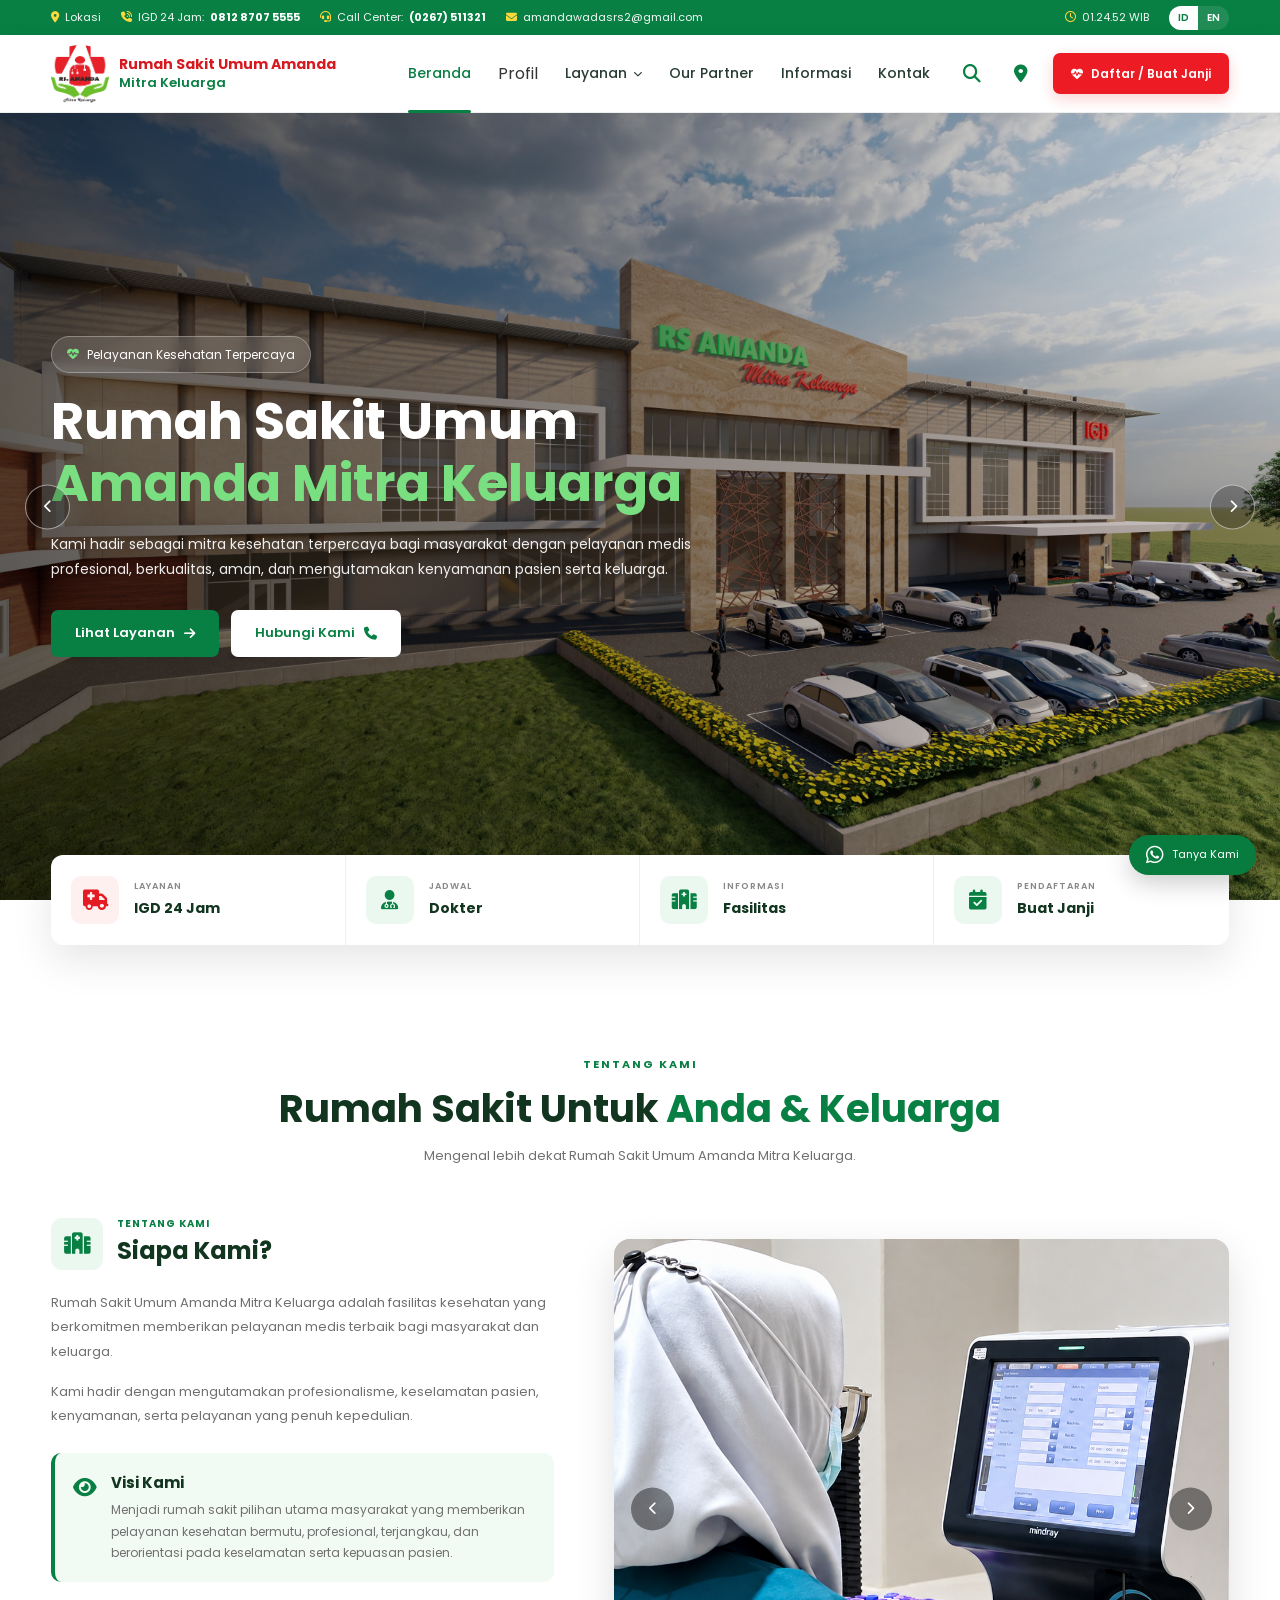
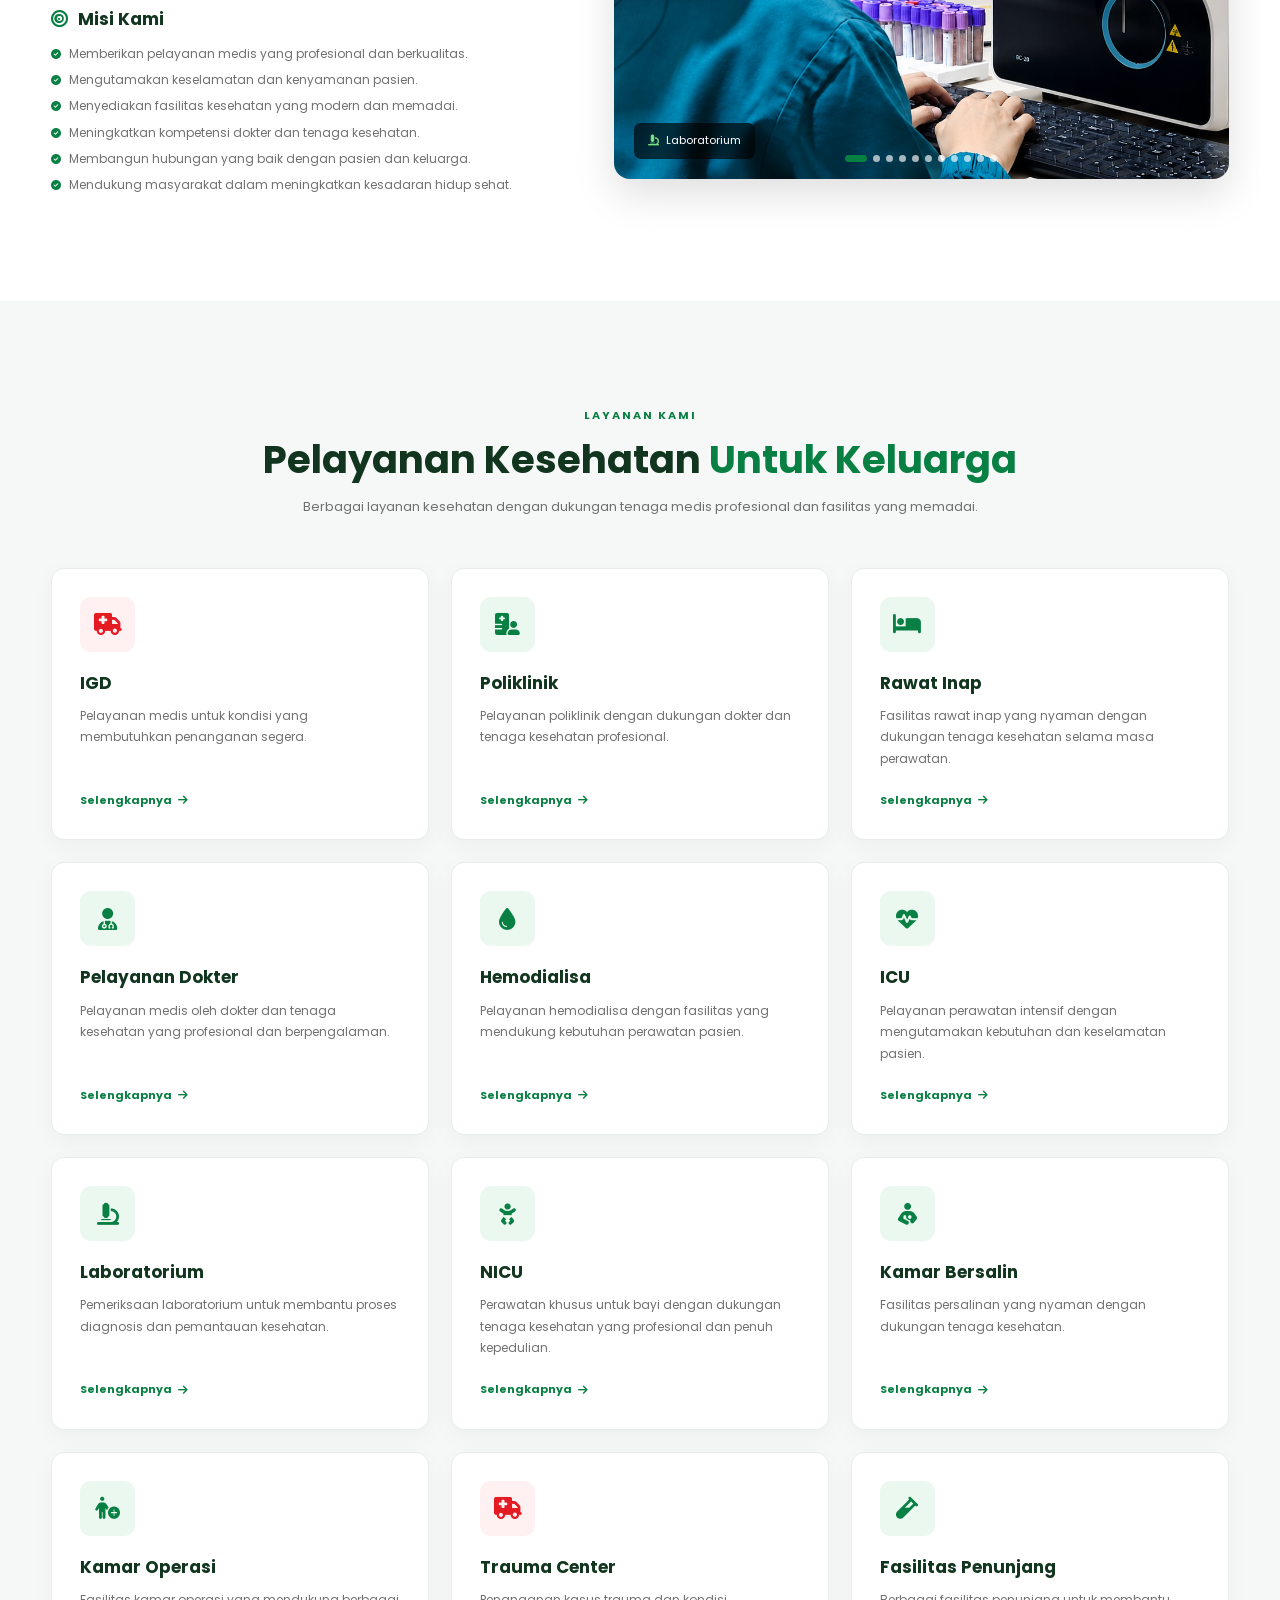
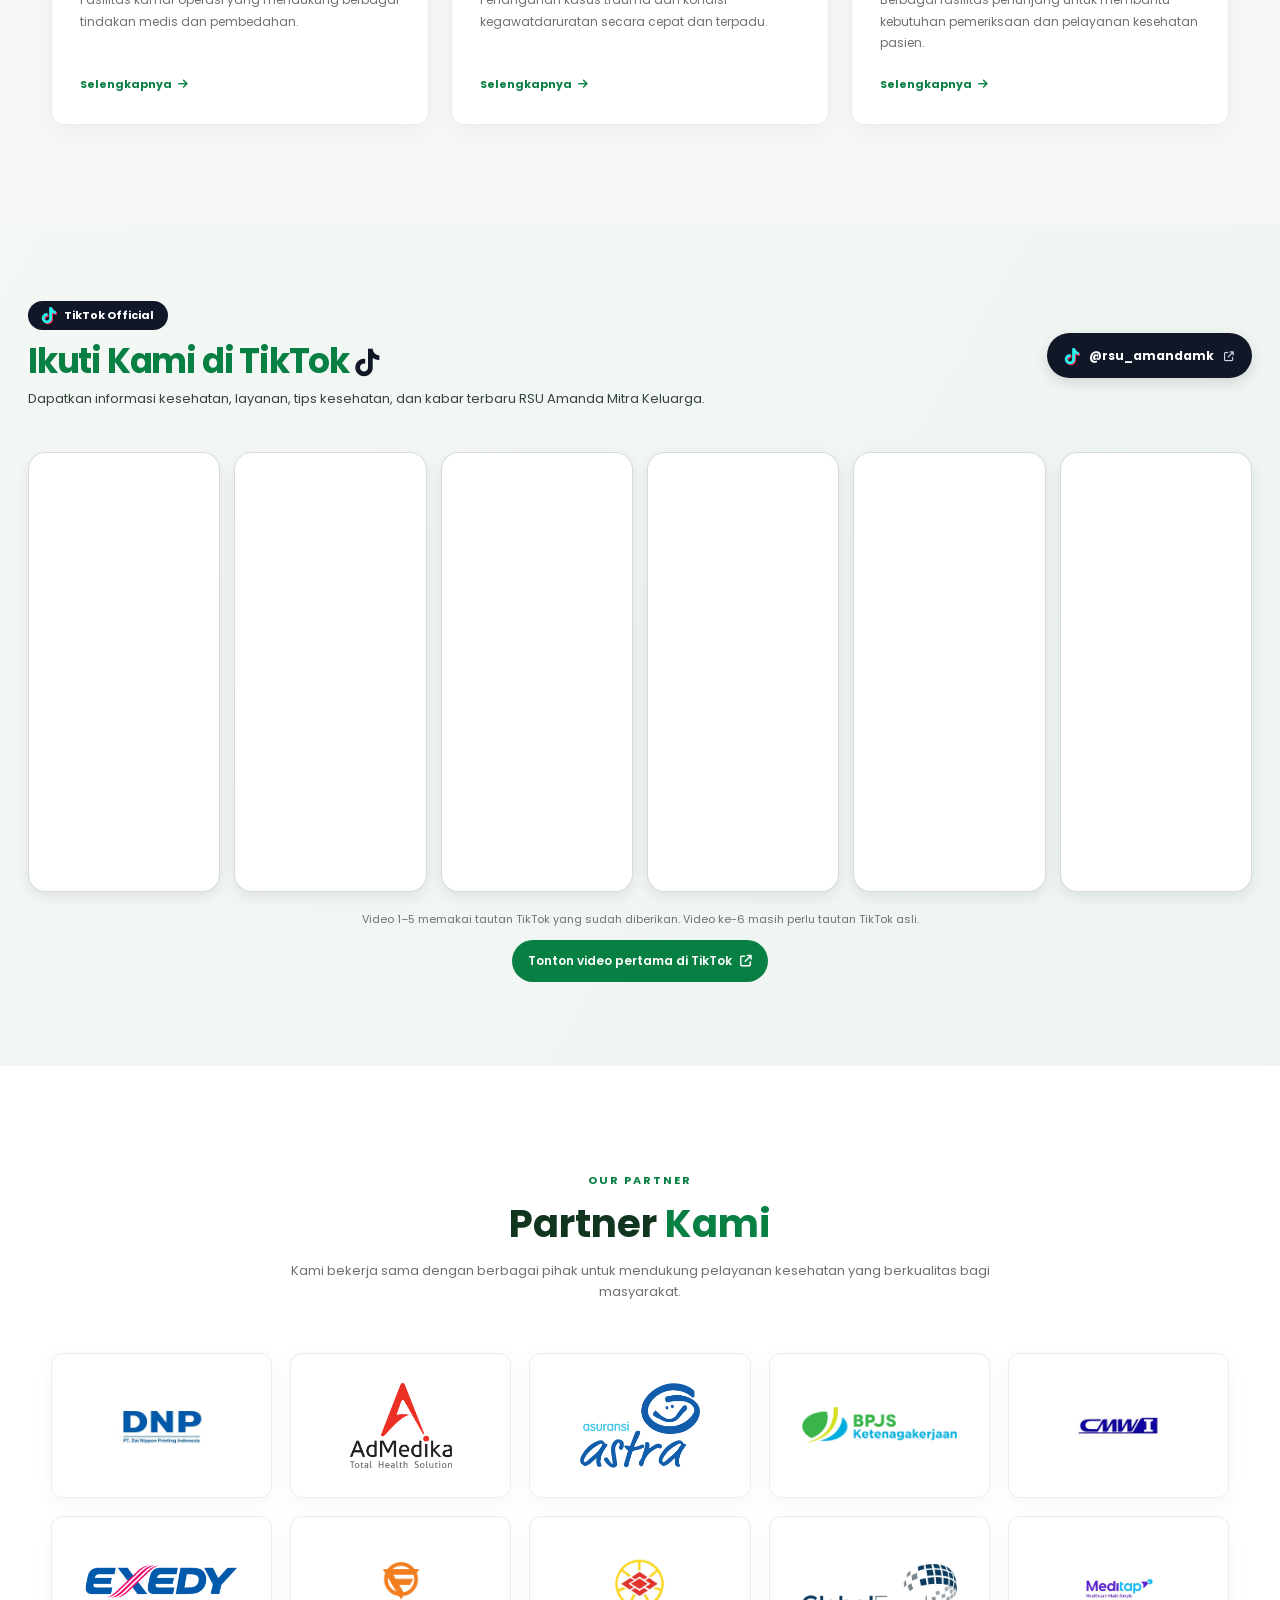
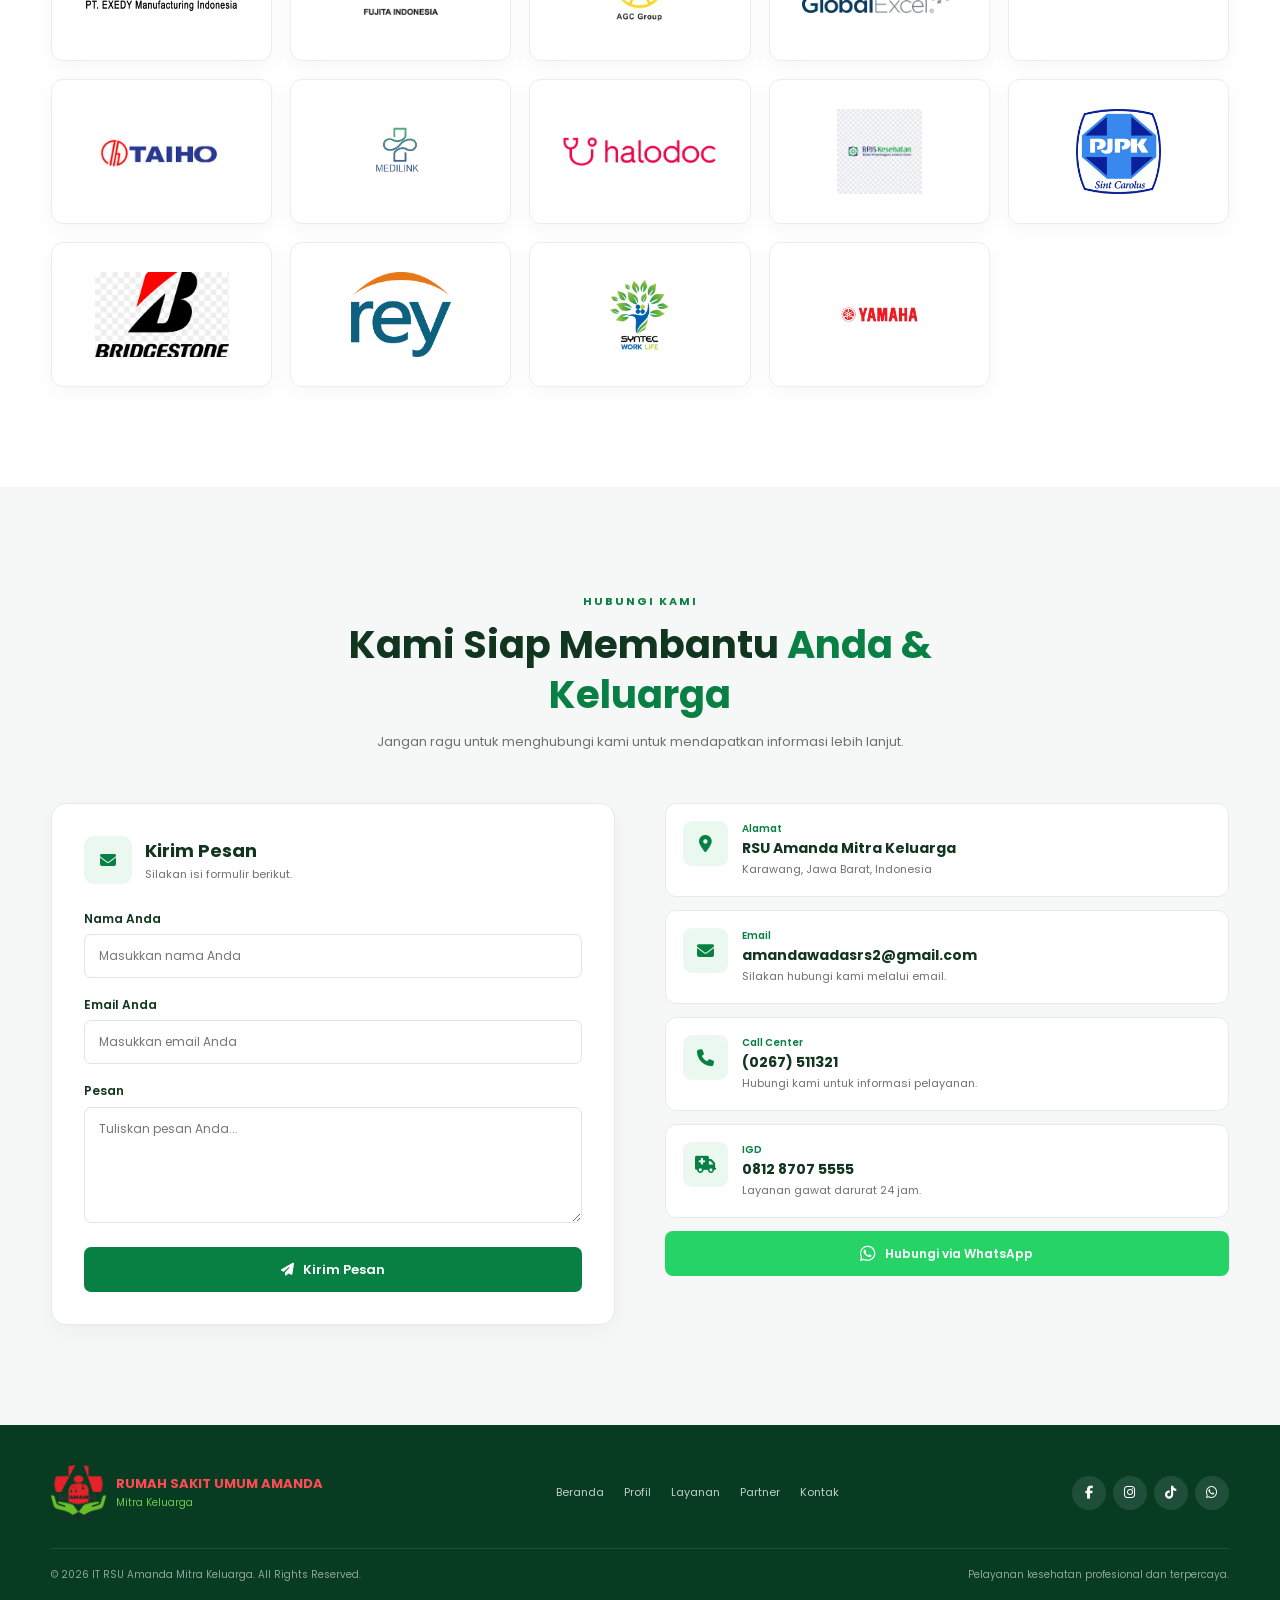
==== commit 05294c76: "Update tgl 28 oktober 2026" ====
--- a/index.html
+++ b/index.html
@@ -117,7 +117,7 @@
         <nav class="nav-links" id="navLinks">
           <a href="#home" class="nav-link active"> Beranda </a>
 
-          <a href="#about" class="nav-link"> Profil </a>
+          <a href="profil.html"> Profil </a>
 
           <div class="nav-dropdown">
             <a href="#services" class="nav-link">
@@ -755,8 +755,63 @@
         </div>
 
         <div class="services-grid">
-          <!-- SERVICE 1 -->
-
+          <!-- LAYANAN: IGD -->
+          <article class="service-card">
+            <div class="service-icon emergency-icon">
+              <i class="fa-solid fa-truck-medical"></i>
+            </div>
+
+            <h3>IGD</h3>
+
+            <p>
+              Pelayanan medis untuk kondisi yang membutuhkan penanganan segera.
+            </p>
+
+            <a href="igd.html">
+              Selengkapnya
+              <i class="fa-solid fa-arrow-right"></i>
+            </a>
+          </article>
+
+          <!-- LAYANAN: Poliklinik -->
+          <article class="service-card">
+            <div class="service-icon">
+              <i class="fa-solid fa-hospital-user"></i>
+            </div>
+
+            <h3>Poliklinik</h3>
+
+            <p>
+              Pelayanan poliklinik dengan dukungan dokter dan tenaga kesehatan
+              profesional.
+            </p>
+
+            <a href="poliklinik.html">
+              Selengkapnya
+              <i class="fa-solid fa-arrow-right"></i>
+            </a>
+          </article>
+
+          <!-- LAYANAN: Rawat Inap -->
+          <article class="service-card">
+            <div class="service-icon">
+              <i class="fa-solid fa-bed"></i>
+            </div>
+
+            <h3>Rawat Inap</h3>
+
+            <p>
+              Fasilitas rawat inap yang nyaman dengan dukungan tenaga kesehatan
+              selama masa perawatan.
+            </p>
+
+            <a href="rawatinap.html">
+              Selengkapnya
+              <i class="fa-solid fa-arrow-right"></i>
+            </a>
+          </article>
+
+          <!-- LAYANAN: Pelayanan Dokter -->
           <article class="service-card">
             <div class="service-icon">
               <i class="fa-solid fa-user-doctor"></i>
@@ -775,28 +830,7 @@
             </a>
           </article>
 
-          <!-- SERVICE 2 -->
-
-          <article class="service-card">
-            <div class="service-icon">
-              <i class="fa-solid fa-bed"></i>
-            </div>
-
-            <h3>Rawat Inap</h3>
-
-            <p>
-              Fasilitas rawat inap yang nyaman dengan dukungan tenaga kesehatan
-              selama masa perawatan.
-            </p>
-
-            <a href="rawatinap.html">
-              Selengkapnya
-              <i class="fa-solid fa-arrow-right"></i>
-            </a>
-          </article>
-
-          <!-- SERVICE 3 -->
-
+          <!-- LAYANAN: Hemodialisa -->
           <article class="service-card">
             <div class="service-icon">
               <i class="fa-solid fa-droplet"></i>
@@ -815,8 +849,7 @@
             </a>
           </article>
 
-          <!-- SERVICE 4 -->
-
+          <!-- LAYANAN: ICU -->
           <article class="service-card">
             <div class="service-icon">
               <i class="fa-solid fa-heart-pulse"></i>
@@ -835,28 +868,7 @@
             </a>
           </article>
 
-          <!-- SERVICE 5 -->
-
-          <article class="service-card">
-            <div class="service-icon">
-              <i class="fa-solid fa-hospital-user"></i>
-            </div>
-
-            <h3>Poliklinik</h3>
-
-            <p>
-              Pelayanan poliklinik dengan dukungan dokter dan tenaga kesehatan
-              profesional.
-            </p>
-
-            <a href="poliklinik.html">
-              Selengkapnya
-              <i class="fa-solid fa-arrow-right"></i>
-            </a>
-          </article>
-
-          <!-- SERVICE 6 -->
-
+          <!-- LAYANAN: Laboratorium -->
           <article class="service-card">
             <div class="service-icon">
               <i class="fa-solid fa-microscope"></i>
@@ -875,8 +887,7 @@
             </a>
           </article>
 
-          <!-- SERVICE 7 -->
-
+          <!-- LAYANAN: NICU -->
           <article class="service-card">
             <div class="service-icon">
               <i class="fa-solid fa-baby"></i>
@@ -895,8 +906,7 @@
             </a>
           </article>
 
-          <!-- SERVICE 8 -->
-
+          <!-- LAYANAN: Kamar Bersalin -->
           <article class="service-card">
             <div class="service-icon">
               <i class="fa-solid fa-person-breastfeeding"></i>
@@ -914,27 +924,7 @@
             </a>
           </article>
 
-          <!-- SERVICE 9 -->
-
-          <article class="service-card">
-            <div class="service-icon emergency-icon">
-              <i class="fa-solid fa-truck-medical"></i>
-            </div>
-
-            <h3>IGD</h3>
-
-            <p>
-              Pelayanan medis untuk kondisi yang membutuhkan penanganan segera.
-            </p>
-
-            <a href="igd.html">
-              Selengkapnya
-              <i class="fa-solid fa-arrow-right"></i>
-            </a>
-          </article>
-
-          <!-- SERVICE 10 -->
-
+          <!-- LAYANAN: Kamar Operasi -->
           <article class="service-card">
             <div class="service-icon">
               <i class="fa-solid fa-person-circle-plus"></i>
@@ -953,8 +943,7 @@
             </a>
           </article>
 
-          <!-- SERVICE 11 -->
-
+          <!-- LAYANAN: Trauma Center -->
           <article class="service-card">
             <div class="service-icon emergency-icon">
               <i class="fa-solid fa-truck-medical"></i>
@@ -973,8 +962,7 @@
             </a>
           </article>
 
-          <!-- SERVICE 12 -->
-
+          <!-- LAYANAN: Fasilitas Penunjang -->
           <article class="service-card">
             <div class="service-icon">
               <i class="fa-solid fa-vial"></i>
@@ -1003,21 +991,22 @@
       <div class="container">
         <div class="tiktok-heading">
           <div class="tiktok-heading-copy">
-            <span class="tiktok-badge"
-              ><i class="fa-brands fa-tiktok"></i> TikTok Official</span
-            >
+            <span class="tiktok-badge">
+              <i class="fa-brands fa-tiktok"></i> TikTok Official
+            </span>
             <h2>Ikuti Kami di TikTok <i class="fa-brands fa-tiktok"></i></h2>
             <p>
               Dapatkan informasi kesehatan, layanan, tips kesehatan, dan kabar
               terbaru RSU Amanda Mitra Keluarga.
             </p>
           </div>
+
           <a
             class="tiktok-profile-link"
-            href="https://www.tiktok.com/"
+            href="https://www.tiktok.com/@rsu_amandamk"
             target="_blank"
             rel="noopener noreferrer"
-            aria-label="Kunjungi akun TikTok rumah sakit"
+            aria-label="Kunjungi akun TikTok RSU Amanda Mitra Keluarga"
           >
             <i class="fa-brands fa-tiktok"></i>
             <span>@rsu_amandamk</span>
@@ -1029,93 +1018,122 @@
 
         <div class="tiktok-video-grid" aria-label="Video TikTok rumah sakit">
           <article class="tiktok-video-card">
-            <div class="tiktok-placeholder">
-              <i class="fa-brands fa-tiktok"></i>
-              <strong>Video TikTok 1</strong>
-              <span>Masukkan URL video resmi</span>
-              <a
-                href="https://www.tiktok.com/"
-                target="_blank"
-                rel="noopener noreferrer"
-                >Buka TikTok
-                <i class="fa-solid fa-arrow-up-right-from-square"></i
-              ></a>
-            </div>
+            <iframe
+              src="https://www.tiktok.com/player/v1/7641079829252574485?controls=1&description=1&music_info=1"
+              title="Video TikTok RSU Amanda Mitra Keluarga"
+              loading="eager"
+              allow="
+                accelerometer;
+                autoplay;
+                encrypted-media;
+                fullscreen;
+                picture-in-picture;
+              "
+              allowfullscreen
+              referrerpolicy="strict-origin-when-cross-origin"
+            >
+            </iframe>
           </article>
           <article class="tiktok-video-card">
-            <div class="tiktok-placeholder">
-              <i class="fa-brands fa-tiktok"></i>
-              <strong>Video TikTok 2</strong>
-              <span>Masukkan URL video resmi</span>
-              <a
-                href="https://www.tiktok.com/"
-                target="_blank"
-                rel="noopener noreferrer"
-                >Buka TikTok
-                <i class="fa-solid fa-arrow-up-right-from-square"></i
-              ></a>
-            </div>
+            <iframe
+              src="https://www.tiktok.com/player/v1/7701575202278313236?controls=1&description=1&music_info=1"
+              title="Video TikTok RSU Amanda Mitra Keluarga 2"
+              loading="lazy"
+              allow="
+                accelerometer;
+                autoplay;
+                encrypted-media;
+                fullscreen;
+                picture-in-picture;
+              "
+              allowfullscreen
+              referrerpolicy="strict-origin-when-cross-origin"
+            >
+            </iframe>
           </article>
           <article class="tiktok-video-card">
-            <div class="tiktok-placeholder">
-              <i class="fa-brands fa-tiktok"></i>
-              <strong>Video TikTok 3</strong>
-              <span>Masukkan URL video resmi</span>
-              <a
-                href="https://www.tiktok.com/"
-                target="_blank"
-                rel="noopener noreferrer"
-                >Buka TikTok
-                <i class="fa-solid fa-arrow-up-right-from-square"></i
-              ></a>
-            </div>
+            <iframe
+              src="https://www.tiktok.com/player/v1/7700054048010947861?controls=1&description=1&music_info=1"
+              title="Video TikTok RSU Amanda Mitra Keluarga 3"
+              loading="lazy"
+              allow="
+                accelerometer;
+                autoplay;
+                encrypted-media;
+                fullscreen;
+                picture-in-picture;
+              "
+              allowfullscreen
+              referrerpolicy="strict-origin-when-cross-origin"
+            >
+            </iframe>
           </article>
           <article class="tiktok-video-card">
-            <div class="tiktok-placeholder">
-              <i class="fa-brands fa-tiktok"></i>
-              <strong>Video TikTok 4</strong>
-              <span>Masukkan URL video resmi</span>
-              <a
-                href="https://www.tiktok.com/"
-                target="_blank"
-                rel="noopener noreferrer"
-                >Buka TikTok
-                <i class="fa-solid fa-arrow-up-right-from-square"></i
-              ></a>
-            </div>
+            <iframe
+              src="https://www.tiktok.com/player/v1/7697462756080962837?controls=1&description=1&music_info=1"
+              title="Video TikTok RSU Amanda Mitra Keluarga 4"
+              loading="lazy"
+              allow="
+                accelerometer;
+                autoplay;
+                encrypted-media;
+                fullscreen;
+                picture-in-picture;
+              "
+              allowfullscreen
+              referrerpolicy="strict-origin-when-cross-origin"
+            >
+            </iframe>
           </article>
           <article class="tiktok-video-card">
-            <div class="tiktok-placeholder">
-              <i class="fa-brands fa-tiktok"></i>
-              <strong>Video TikTok 5</strong>
-              <span>Masukkan URL video resmi</span>
-              <a
-                href="https://www.tiktok.com/"
-                target="_blank"
-                rel="noopener noreferrer"
-                >Buka TikTok
-                <i class="fa-solid fa-arrow-up-right-from-square"></i
-              ></a>
-            </div>
+            <iframe
+              src="https://www.tiktok.com/player/v1/7696725629533801748?controls=1&description=1&music_info=1"
+              title="Video TikTok RSU Amanda Mitra Keluarga 5"
+              loading="lazy"
+              allow="
+                accelerometer;
+                autoplay;
+                encrypted-media;
+                fullscreen;
+                picture-in-picture;
+              "
+              allowfullscreen
+              referrerpolicy="strict-origin-when-cross-origin"
+            >
+            </iframe>
           </article>
           <article class="tiktok-video-card">
-            <div class="tiktok-placeholder">
-              <i class="fa-brands fa-tiktok"></i>
-              <strong>Video TikTok 6</strong>
-              <span>Masukkan URL video resmi</span>
-              <a
-                href="https://www.tiktok.com/"
-                target="_blank"
-                rel="noopener noreferrer"
-                >Buka TikTok
-                <i class="fa-solid fa-arrow-up-right-from-square"></i
-              ></a>
-            </div>
-          </article>
-        </div>
+            <iframe
+              src="https://www.tiktok.com/player/v1/7696725629533801748?controls=1&description=1&music_info=1"
+              title="Video TikTok RSU Amanda Mitra Keluarga 6"
+              loading="lazy"
+              allow="
+                accelerometer;
+                autoplay;
+                encrypted-media;
+                fullscreen;
+                picture-in-picture;
+              "
+              allowfullscreen
+              referrerpolicy="strict-origin-when-cross-origin"
+            >
+            </iframe>
+          </article>
+        </div>
+
         <p class="tiktok-note">
-          Ganti tautan placeholder dengan tautan video TikTok resmi agar video
-          dapat ditampilkan langsung di halaman.
+          Video 1–5 memakai tautan TikTok yang sudah diberikan. Video ke-6 masih
+          perlu tautan TikTok asli.
+          <br />
+          <a
+            class="tiktok-fallback-link"
+            href="https://www.tiktok.com/@rsu_amandamk/video/7641079829252574485"
+            target="_blank"
+            rel="noopener noreferrer"
+          >
+            Tonton video pertama di TikTok
+            <i class="fa-solid fa-arrow-up-right-from-square"></i>
+          </a>
         </p>
       </div>
     </section>
--- a/style.css
+++ b/style.css
@@ -2741,3 +2741,199 @@
     height: 470px;
   }
 }
+
+/* =========================================================
+   TIKTOK EMBED VIDEO - OVERRIDE
+   Tambahan di akhir file agar video TikTok tampil dalam iframe
+========================================================= */
+
+.tiktok-video-grid {
+  display: grid;
+  grid-template-columns: repeat(6, minmax(0, 1fr));
+  gap: 14px;
+  align-items: stretch;
+}
+
+.tiktok-video-card {
+  position: relative;
+  width: 100%;
+  height: 440px;
+  min-width: 0;
+  overflow: hidden;
+  border: 1.5px solid #161616;
+  border-radius: 21px;
+  background: #fff;
+  box-shadow: 0 5px 12px rgba(0, 0, 0, 0.1);
+  transition:
+    transform 0.25s ease,
+    box-shadow 0.25s ease;
+}
+
+.tiktok-video-card:hover {
+  transform: translateY(-4px);
+  box-shadow: 0 14px 28px rgba(0, 0, 0, 0.13);
+}
+
+.tiktok-video-card iframe {
+  display: block;
+  width: 100%;
+  height: 100%;
+  border: 0;
+  background: #fff;
+}
+
+/* Tablet dan laptop kecil */
+@media (max-width: 1200px) {
+  .tiktok-video-grid {
+    grid-template-columns: repeat(3, minmax(0, 1fr));
+    gap: 18px;
+  }
+
+  .tiktok-video-card {
+    height: 440px;
+  }
+}
+
+/* HP */
+@media (max-width: 700px) {
+  .tiktok-section > .container {
+    width: calc(100% - 32px);
+  }
+
+  .tiktok-video-grid {
+    grid-template-columns: repeat(2, minmax(0, 1fr));
+    gap: 12px;
+  }
+
+  .tiktok-video-card {
+    height: 390px;
+    border-radius: 14px;
+  }
+}
+
+/* HP layar kecil */
+@media (max-width: 420px) {
+  .tiktok-video-grid {
+    grid-template-columns: 1fr;
+  }
+
+  .tiktok-video-card {
+    height: 470px;
+  }
+}
+
+/* =========================================================
+   TIKTOK PLAYER FIX — official player and one valid video
+========================================================= */
+.tiktok-video-grid {
+  display: flex;
+  justify-content: center;
+  align-items: flex-start;
+  grid-template-columns: none;
+  gap: 0;
+}
+
+.tiktok-video-card {
+  width: min(100%, 360px);
+  height: 578px;
+  flex: 0 1 360px;
+  overflow: hidden;
+  border: 0;
+  border-radius: 18px;
+  background: #fff;
+}
+
+.tiktok-video-card iframe {
+  display: block;
+  width: 100%;
+  height: 100%;
+  border: 0;
+  background: #fff;
+}
+
+.tiktok-note {
+  max-width: 560px;
+  margin: 18px auto 0;
+  line-height: 1.8;
+}
+
+.tiktok-fallback-link {
+  display: inline-flex;
+  align-items: center;
+  gap: 8px;
+  margin-top: 10px;
+  padding: 10px 16px;
+  border-radius: 24px;
+  background: #087f43;
+  color: #fff;
+  font-size: 12px;
+  font-weight: 600;
+}
+
+.tiktok-fallback-link:hover {
+  background: #056534;
+}
+
+@media (max-width: 420px) {
+  .tiktok-video-card {
+    width: 100%;
+    height: min(578px, 150vw);
+    flex-basis: 100%;
+  }
+}
+
+/* TIKTOK: layout enam video */
+.tiktok-video-grid {
+  display: grid;
+  grid-template-columns: repeat(6, minmax(0, 1fr));
+  gap: 14px;
+  align-items: start;
+}
+
+.tiktok-video-card {
+  width: 100%;
+  min-width: 0;
+  height: 440px;
+  flex: initial;
+  overflow: hidden;
+  border: 1px solid rgba(0, 0, 0, 0.15);
+  border-radius: 18px;
+  background: #fff;
+  box-shadow: 0 5px 14px rgba(0, 0, 0, 0.08);
+}
+
+.tiktok-video-card iframe {
+  display: block;
+  width: 100%;
+  height: 100%;
+  border: 0;
+}
+
+@media (max-width: 1200px) {
+  .tiktok-video-grid {
+    grid-template-columns: repeat(3, minmax(0, 1fr));
+  }
+}
+
+@media (max-width: 700px) {
+  .tiktok-video-grid {
+    grid-template-columns: repeat(2, minmax(0, 1fr));
+    gap: 12px;
+  }
+
+  .tiktok-video-card {
+    height: 400px;
+  }
+}
+
+@media (max-width: 420px) {
+  .tiktok-video-grid {
+    grid-template-columns: 1fr;
+  }
+
+  .tiktok-video-card {
+    width: min(100%, 360px);
+    height: 578px;
+    margin-inline: auto;
+  }
+}
